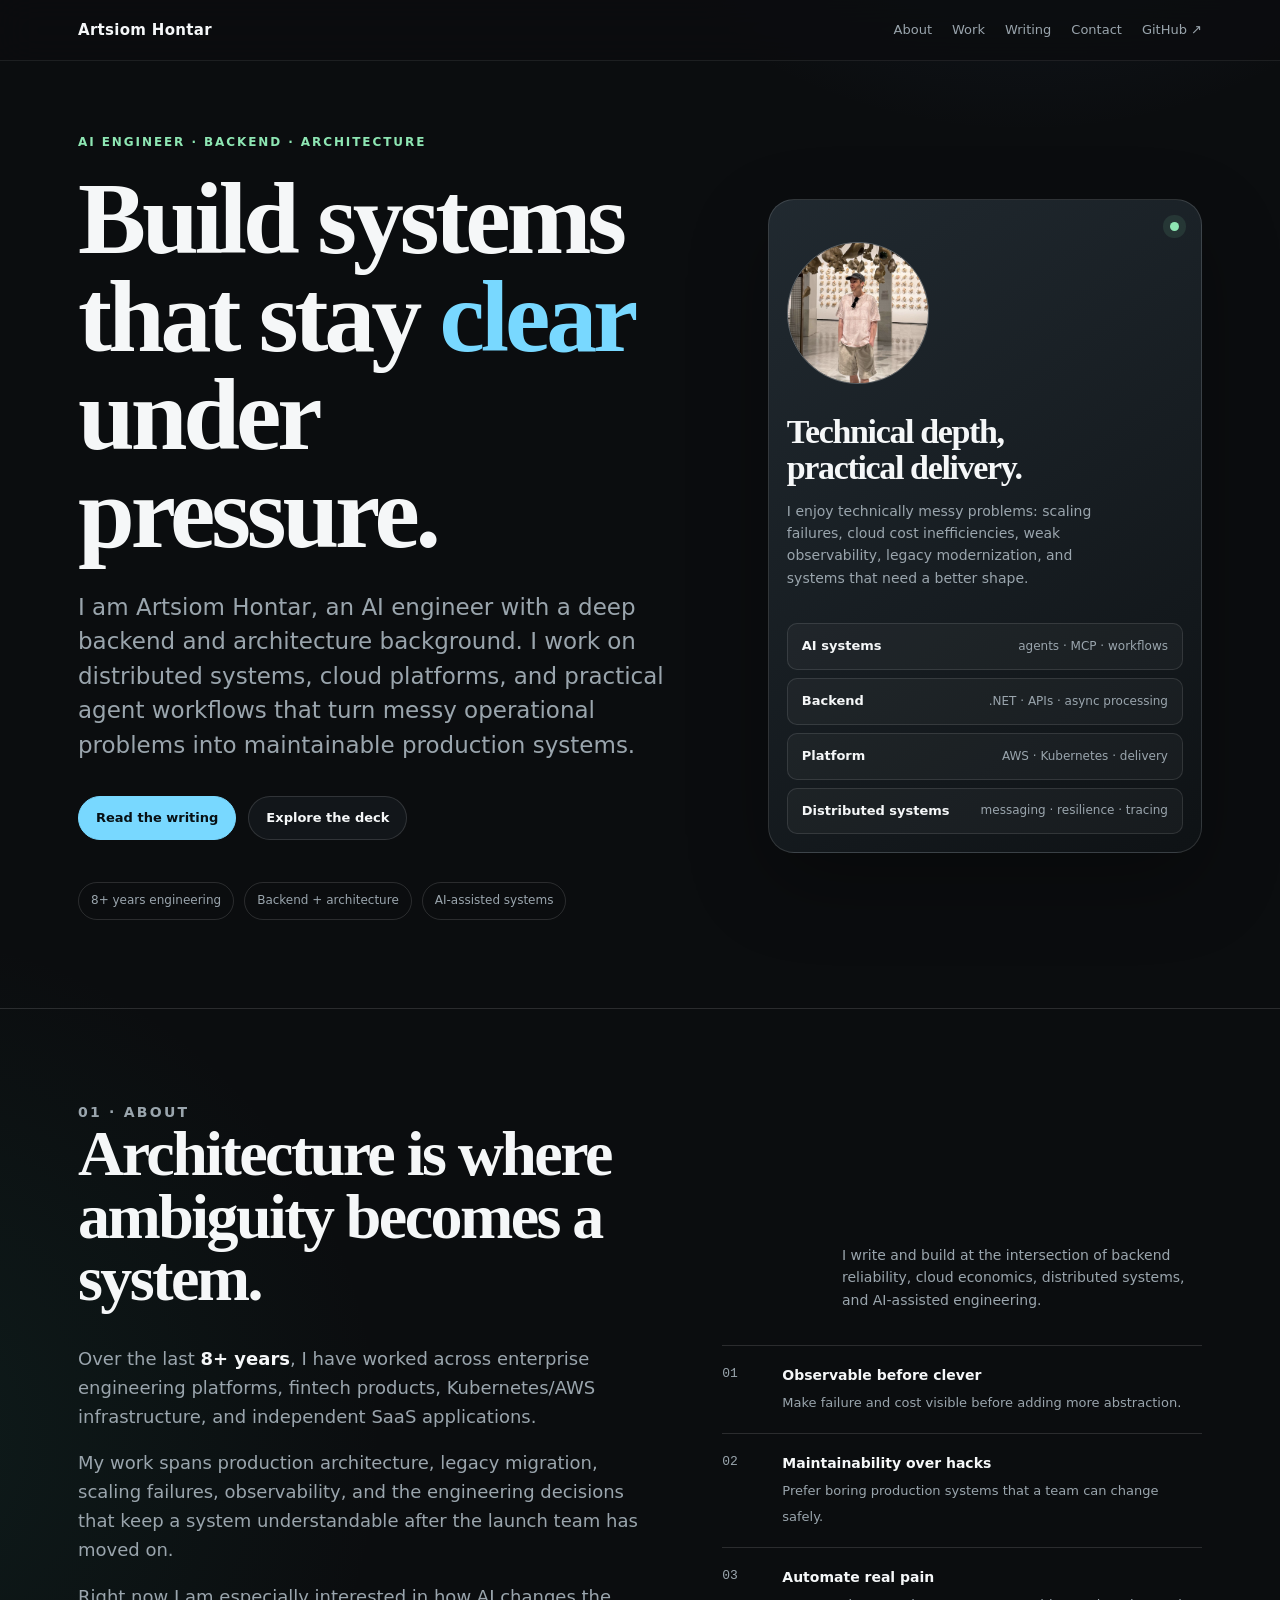
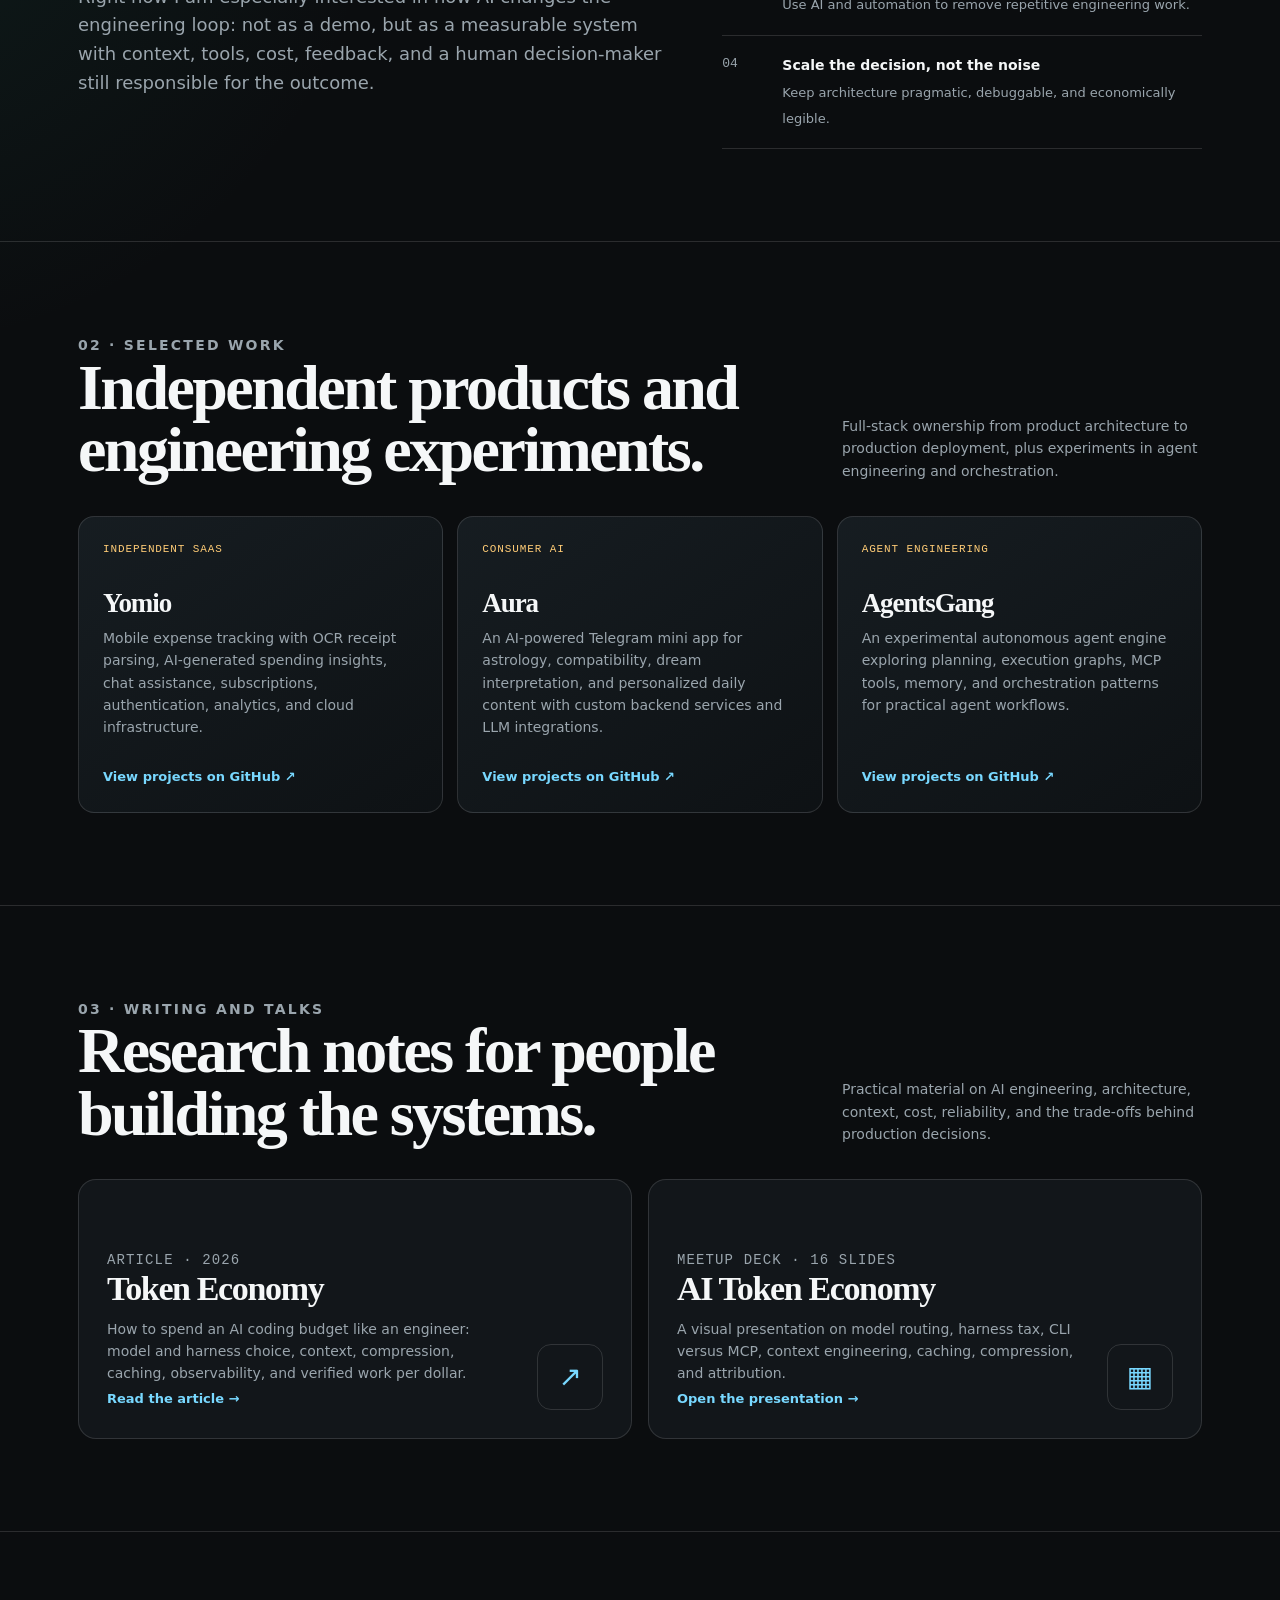
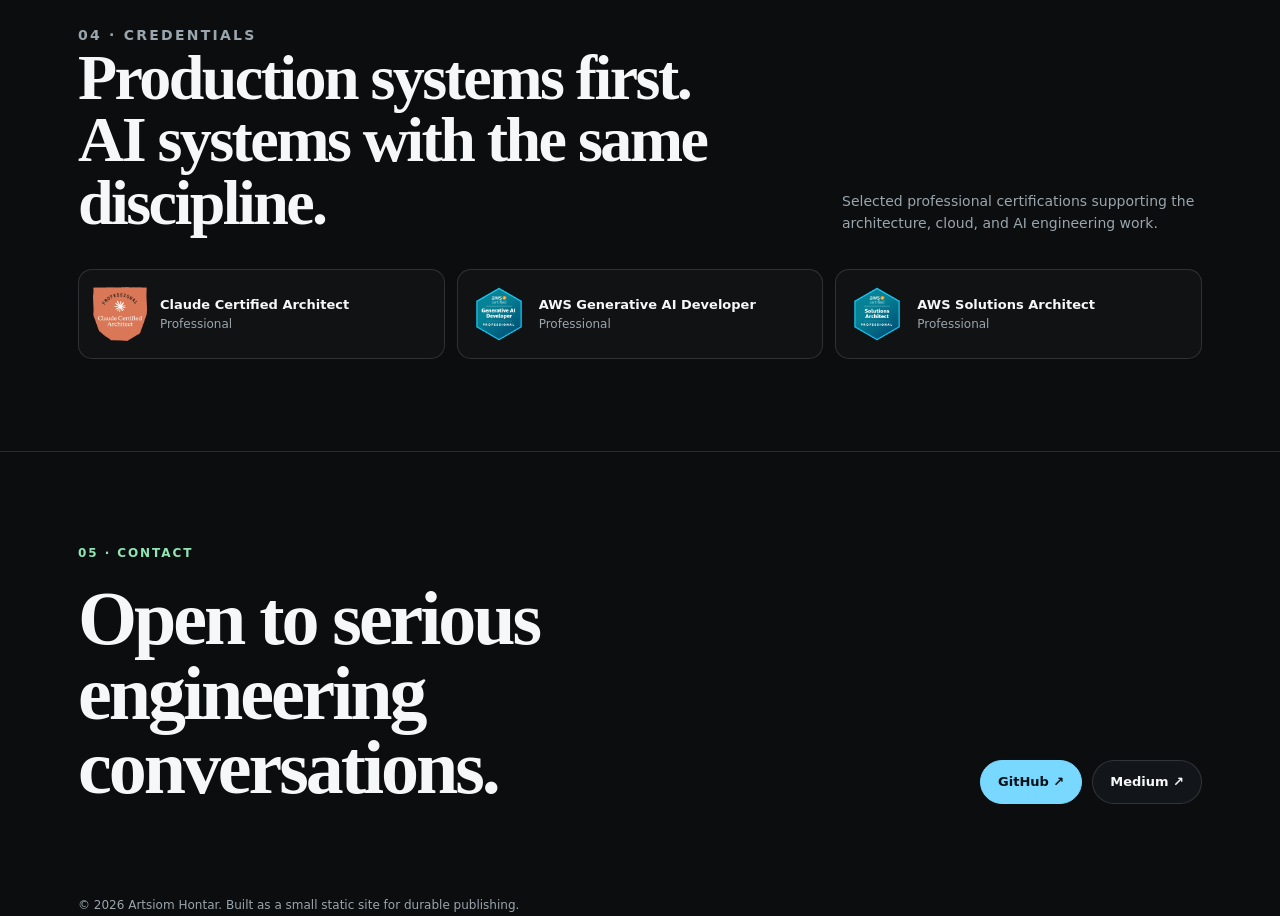
==== index.html @ ed99df1f "Create personal engineering site Co-authored-by: Copilot <223556219+Copilot@users.noreply.github.com" ====
<!doctype html>
<html lang="en">
<head>
  <meta charset="utf-8">
  <meta name="viewport" content="width=device-width, initial-scale=1">
  <meta name="description" content="Artsiom Hontar — AI engineer focused on backend systems, cloud infrastructure, distributed reliability, and practical architecture.">
  <meta name="theme-color" content="#0b0d0f">
  <meta property="og:title" content="Artsiom Hontar — AI engineer for production systems">
  <meta property="og:description" content="Backend engineering, architecture, distributed systems, cloud platforms, and practical AI-assisted engineering.">
  <meta property="og:image" content="https://artemgontar.github.io/assets/me.png">
  <title>Artsiom Hontar — AI engineer for production systems</title>
  <link rel="stylesheet" href="styles/site.css">
</head>
<body>
  <header class="site-header">
    <nav class="nav" aria-label="Primary navigation">
      <a class="brand" href="./">Artsiom Hontar</a>
      <div class="nav-links">
        <a href="#about">About</a>
        <a href="#work">Work</a>
        <a href="#writing">Writing</a>
        <a href="#contact">Contact</a>
        <a href="https://github.com/ArtemGontar" target="_blank" rel="noopener">GitHub ↗</a>
      </div>
    </nav>
  </header>

  <main>
    <section class="wrap hero">
      <div>
        <p class="eyebrow">AI engineer · backend · architecture</p>
        <h1>Build systems that stay <span>clear</span> under pressure.</h1>
        <p class="hero-copy">
          I am Artsiom Hontar, an AI engineer with a deep backend and architecture background.
          I work on distributed systems, cloud platforms, and practical agent workflows that turn
          messy operational problems into maintainable production systems.
        </p>
        <div class="hero-actions">
          <a class="button primary" href="#writing">Read the writing</a>
          <a class="button" href="decks/token-economy/">Explore the deck</a>
        </div>
        <div class="hero-facts" aria-label="Professional focus">
          <span class="fact">8+ years engineering</span>
          <span class="fact">Backend + architecture</span>
          <span class="fact">AI-assisted systems</span>
        </div>
      </div>

      <aside class="hero-card" aria-label="About Artsiom Hontar">
        <img class="portrait" src="assets/me.png" alt="Artsiom Hontar">
        <h2>Technical depth, practical delivery.</h2>
        <p>
          I enjoy technically messy problems: scaling failures, cloud cost inefficiencies,
          weak observability, legacy modernization, and systems that need a better shape.
        </p>
        <div class="system-map" aria-label="Engineering areas">
          <div class="system-row"><b>AI systems</b><span>agents · MCP · workflows</span></div>
          <div class="system-row"><b>Backend</b><span>.NET · APIs · async processing</span></div>
          <div class="system-row"><b>Platform</b><span>AWS · Kubernetes · delivery</span></div>
          <div class="system-row"><b>Distributed systems</b><span>messaging · resilience · tracing</span></div>
        </div>
      </aside>
    </section>

    <section class="section" id="about">
      <div class="wrap">
        <div class="section-heading">
          <div>
            <p class="section-label">01 · About</p>
            <h2>Architecture is where ambiguity becomes a system.</h2>
          </div>
          <p>
            I write and build at the intersection of backend reliability, cloud economics,
            distributed systems, and AI-assisted engineering.
          </p>
        </div>
        <div class="about-grid">
          <div class="about-copy">
            <p>
              Over the last <strong>8+ years</strong>, I have worked across enterprise engineering
              platforms, fintech products, Kubernetes/AWS infrastructure, and independent SaaS
              applications.
            </p>
            <p>
              My work spans production architecture, legacy migration, scaling failures,
              observability, and the engineering decisions that keep a system understandable
              after the launch team has moved on.
            </p>
            <p>
              Right now I am especially interested in how AI changes the engineering loop:
              not as a demo, but as a measurable system with context, tools, cost, feedback,
              and a human decision-maker still responsible for the outcome.
            </p>
          </div>
          <div class="principles">
            <div class="principle">
              <span class="principle-index">01</span>
              <div><b>Observable before clever</b><span>Make failure and cost visible before adding more abstraction.</span></div>
            </div>
            <div class="principle">
              <span class="principle-index">02</span>
              <div><b>Maintainability over hacks</b><span>Prefer boring production systems that a team can change safely.</span></div>
            </div>
            <div class="principle">
              <span class="principle-index">03</span>
              <div><b>Automate real pain</b><span>Use AI and automation to remove repetitive engineering work.</span></div>
            </div>
            <div class="principle">
              <span class="principle-index">04</span>
              <div><b>Scale the decision, not the noise</b><span>Keep architecture pragmatic, debuggable, and economically legible.</span></div>
            </div>
          </div>
        </div>
      </div>
    </section>

    <section class="section" id="work">
      <div class="wrap">
        <div class="section-heading">
          <div>
            <p class="section-label">02 · Selected work</p>
            <h2>Independent products and engineering experiments.</h2>
          </div>
          <p>
            Full-stack ownership from product architecture to production deployment,
            plus experiments in agent engineering and orchestration.
          </p>
        </div>
        <div class="cards">
          <article class="card">
            <span class="card-tag">Independent SaaS</span>
            <h3>Yomio</h3>
            <p>
              Mobile expense tracking with OCR receipt parsing, AI-generated spending insights,
              chat assistance, subscriptions, authentication, analytics, and cloud infrastructure.
            </p>
            <a class="card-link" href="https://github.com/ArtemGontar?tab=repositories" target="_blank" rel="noopener">View projects on GitHub ↗</a>
          </article>
          <article class="card">
            <span class="card-tag">Consumer AI</span>
            <h3>Aura</h3>
            <p>
              An AI-powered Telegram mini app for astrology, compatibility, dream interpretation,
              and personalized daily content with custom backend services and LLM integrations.
            </p>
            <a class="card-link" href="https://github.com/ArtemGontar?tab=repositories" target="_blank" rel="noopener">View projects on GitHub ↗</a>
          </article>
          <article class="card">
            <span class="card-tag">Agent engineering</span>
            <h3>AgentsGang</h3>
            <p>
              An experimental autonomous agent engine exploring planning, execution graphs,
              MCP tools, memory, and orchestration patterns for practical agent workflows.
            </p>
            <a class="card-link" href="https://github.com/ArtemGontar?tab=repositories" target="_blank" rel="noopener">View projects on GitHub ↗</a>
          </article>
        </div>
      </div>
    </section>

    <section class="section" id="writing">
      <div class="wrap">
        <div class="section-heading">
          <div>
            <p class="section-label">03 · Writing and talks</p>
            <h2>Research notes for people building the systems.</h2>
          </div>
          <p>
            Practical material on AI engineering, architecture, context, cost, reliability,
            and the trade-offs behind production decisions.
          </p>
        </div>
        <div class="publishing">
          <article class="publish-card">
            <div>
              <p class="card-tag">Article · 2026</p>
              <h3>Token Economy</h3>
              <p>
                How to spend an AI coding budget like an engineer: model and harness choice,
                context, compression, caching, observability, and verified work per dollar.
              </p>
              <a class="card-link" href="blog/token-economy.html">Read the article →</a>
            </div>
            <div class="publish-mark" aria-hidden="true">↗</div>
          </article>
          <article class="publish-card">
            <div>
              <p class="card-tag">Meetup deck · 16 slides</p>
              <h3>AI Token Economy</h3>
              <p>
                A visual presentation on model routing, harness tax, CLI versus MCP,
                context engineering, caching, compression, and attribution.
              </p>
              <a class="card-link" href="decks/token-economy/">Open the presentation →</a>
            </div>
            <div class="publish-mark" aria-hidden="true">▦</div>
          </article>
        </div>
      </div>
    </section>

    <section class="section">
      <div class="wrap">
        <div class="section-heading">
          <div>
            <p class="section-label">04 · Credentials</p>
            <h2>Production systems first. AI systems with the same discipline.</h2>
          </div>
          <p>
            Selected professional certifications supporting the architecture, cloud, and
            AI engineering work.
          </p>
        </div>
        <div class="credentials">
          <div class="credential">
            <img src="assets/claude-prof.png" alt="Claude Certified Architect Professional">
            <span><b>Claude Certified Architect</b>Professional</span>
          </div>
          <div class="credential">
            <img src="assets/aws-gen-ai-prof.png" alt="AWS Generative AI Developer Professional">
            <span><b>AWS Generative AI Developer</b>Professional</span>
          </div>
          <div class="credential">
            <img src="assets/aws-sa-prof.png" alt="AWS Solutions Architect Professional">
            <span><b>AWS Solutions Architect</b>Professional</span>
          </div>
        </div>
      </div>
    </section>

    <section class="section" id="contact">
      <div class="wrap contact">
        <div>
          <p class="section-label">05 · Contact</p>
          <h2>Open to serious engineering conversations.</h2>
        </div>
        <div class="contact-links">
          <a class="button primary" href="https://github.com/ArtemGontar" target="_blank" rel="noopener">GitHub ↗</a>
          <a class="button" href="https://medium.com/@artemgontar16" target="_blank" rel="noopener">Medium ↗</a>
        </div>
      </div>
    </section>
  </main>

  <footer class="wrap">© <span id="year">2026</span> Artsiom Hontar. Built as a small static site for durable publishing.</footer>
  <script>document.getElementById("year").textContent = new Date().getFullYear();</script>
</body>
</html>
---- styles/site.css ----
:root {
  --bg: #0b0d0f;
  --surface: #12161a;
  --surface-2: #181e23;
  --ink: #f5f7f8;
  --muted: #9aa5ad;
  --line: rgba(255,255,255,0.13);
  --cyan: #78d8ff;
  --green: #8ee6b3;
  --amber: #ffcc76;
  --max: 1180px;
  color-scheme: dark;
}

* { box-sizing: border-box; }

html {
  scroll-behavior: smooth;
  background: var(--bg);
}

body {
  margin: 0;
  color: var(--ink);
  background:
    radial-gradient(circle at 80% -10%, rgba(75, 120, 174, 0.24), transparent 34rem),
    radial-gradient(circle at -10% 35%, rgba(35, 122, 105, 0.14), transparent 32rem),
    var(--bg);
  font-family: Inter, ui-sans-serif, system-ui, -apple-system, "Segoe UI", Arial, sans-serif;
  line-height: 1.6;
}

a { color: inherit; }

.site-header {
  position: sticky;
  top: 0;
  z-index: 10;
  border-bottom: 1px solid rgba(255,255,255,0.08);
  background: rgba(11, 13, 15, 0.82);
  backdrop-filter: blur(18px);
}

.nav {
  display: flex;
  align-items: center;
  justify-content: space-between;
  gap: 24px;
  max-width: var(--max);
  margin: 0 auto;
  padding: 18px 28px;
}

.brand {
  color: var(--ink);
  font-size: 15px;
  font-weight: 800;
  letter-spacing: 0.02em;
  text-decoration: none;
}

.nav-links {
  display: flex;
  flex-wrap: wrap;
  justify-content: flex-end;
  gap: 20px;
  color: var(--muted);
  font-size: 13px;
}

.nav-links a {
  text-decoration: none;
}

.nav-links a:hover,
.text-link:hover {
  color: var(--cyan);
}

.wrap {
  max-width: var(--max);
  margin: 0 auto;
  padding: 0 28px;
}

.hero {
  display: grid;
  grid-template-columns: minmax(0, 1.15fr) minmax(310px, 0.85fr);
  gap: clamp(42px, 8vw, 110px);
  align-items: center;
  min-height: 720px;
  padding-top: 72px;
  padding-bottom: 88px;
}

.eyebrow,
.section-label {
  margin: 0 0 18px;
  color: var(--green);
  font-size: 12px;
  font-weight: 800;
  letter-spacing: 0.16em;
  text-transform: uppercase;
}

h1,
h2,
h3 {
  margin-top: 0;
  font-family: Georgia, "Times New Roman", serif;
  font-weight: 700;
  letter-spacing: -0.04em;
}

h1 {
  max-width: 820px;
  margin-bottom: 28px;
  font-size: clamp(54px, 8vw, 102px);
  line-height: 0.96;
}

h1 span { color: var(--cyan); }

.hero-copy {
  max-width: 680px;
  color: var(--muted);
  font-size: clamp(18px, 2vw, 23px);
  line-height: 1.5;
}

.hero-actions {
  display: flex;
  flex-wrap: wrap;
  gap: 12px;
  margin-top: 34px;
}

.button {
  display: inline-flex;
  align-items: center;
  justify-content: center;
  min-height: 44px;
  padding: 0 17px;
  border: 1px solid var(--line);
  border-radius: 999px;
  color: var(--ink);
  background: var(--surface);
  font-size: 13px;
  font-weight: 800;
  text-decoration: none;
}

.button.primary {
  border-color: var(--cyan);
  color: #071014;
  background: var(--cyan);
}

.button:hover { transform: translateY(-1px); }

.hero-facts {
  display: flex;
  flex-wrap: wrap;
  gap: 10px;
  margin-top: 42px;
}

.fact {
  padding: 8px 12px;
  border: 1px solid var(--line);
  border-radius: 999px;
  color: var(--muted);
  font-size: 12px;
}

.hero-card {
  position: relative;
  min-height: 500px;
  padding: 18px;
  border: 1px solid var(--line);
  border-radius: 26px;
  background: linear-gradient(145deg, rgba(34, 43, 50, 0.96), rgba(15, 19, 22, 0.96));
  box-shadow: 0 30px 80px rgba(0,0,0,0.28);
}

.hero-card::before {
  position: absolute;
  top: 22px;
  right: 22px;
  width: 9px;
  height: 9px;
  border-radius: 50%;
  background: var(--green);
  box-shadow: 0 0 0 7px rgba(142,230,179,0.1);
  content: "";
}

.portrait {
  display: block;
  width: 142px;
  height: 142px;
  margin: 24px 0 30px;
  border: 1px solid rgba(255,255,255,0.28);
  border-radius: 50%;
  object-fit: cover;
  filter: saturate(0.86);
}

.hero-card h2 {
  max-width: 310px;
  margin-bottom: 14px;
  font-size: 34px;
  line-height: 1.05;
}

.hero-card p {
  max-width: 330px;
  margin-bottom: 34px;
  color: var(--muted);
  font-size: 14px;
}

.system-map {
  display: grid;
  gap: 8px;
}

.system-row {
  display: flex;
  align-items: center;
  justify-content: space-between;
  gap: 12px;
  padding: 12px 14px;
  border: 1px solid rgba(255,255,255,0.11);
  border-radius: 10px;
  background: rgba(255,255,255,0.035);
  color: var(--muted);
  font-size: 12px;
}

.system-row b {
  color: var(--ink);
  font-size: 13px;
}

.section {
  padding: 92px 0;
  border-top: 1px solid var(--line);
}

.section-heading {
  display: flex;
  align-items: flex-end;
  justify-content: space-between;
  gap: 32px;
  margin-bottom: 34px;
}

.section-heading h2 {
  max-width: 680px;
  margin-bottom: 0;
  font-size: clamp(38px, 5vw, 66px);
  line-height: 0.98;
}

.section-heading p {
  max-width: 360px;
  margin: 0;
  color: var(--muted);
  font-size: 14px;
}

.about-grid {
  display: grid;
  grid-template-columns: minmax(0, 1.1fr) minmax(280px, 0.9fr);
  gap: 58px;
}

.about-copy {
  max-width: 690px;
  color: var(--muted);
  font-size: 18px;
}

.about-copy p { margin: 0 0 18px; }
.about-copy strong { color: var(--ink); }

.principles {
  display: grid;
  gap: 0;
  border-top: 1px solid var(--line);
}

.principle {
  display: grid;
  grid-template-columns: 46px 1fr;
  gap: 14px;
  padding: 18px 0;
  border-bottom: 1px solid var(--line);
}

.principle-index {
  color: var(--green);
  font-family: ui-monospace, SFMono-Regular, Consolas, monospace;
  font-size: 12px;
}

.principle b {
  display: block;
  margin-bottom: 3px;
  font-size: 14px;
}

.principle span {
  color: var(--muted);
  font-size: 13px;
}

.cards {
  display: grid;
  grid-template-columns: repeat(3, minmax(0, 1fr));
  gap: 14px;
}

.card {
  display: flex;
  min-height: 230px;
  flex-direction: column;
  padding: 24px;
  border: 1px solid var(--line);
  border-radius: 16px;
  background: linear-gradient(145deg, rgba(24,30,35,0.92), rgba(15,18,21,0.92));
}

.card-tag {
  margin-bottom: 30px;
  color: var(--amber);
  font-family: ui-monospace, SFMono-Regular, Consolas, monospace;
  font-size: 11px;
  letter-spacing: 0.08em;
  text-transform: uppercase;
}

.card h3 {
  margin-bottom: 9px;
  font-size: 27px;
  line-height: 1.08;
}

.card p {
  margin: 0;
  color: var(--muted);
  font-size: 14px;
}

.card-link {
  margin-top: auto;
  padding-top: 28px;
  color: var(--cyan);
  font-size: 13px;
  font-weight: 800;
  text-decoration: none;
}

.publishing {
  display: grid;
  grid-template-columns: repeat(2, minmax(0, 1fr));
  gap: 16px;
}

.publish-card {
  display: grid;
  grid-template-columns: 1fr auto;
  gap: 26px;
  align-items: end;
  min-height: 260px;
  padding: 28px;
  border: 1px solid var(--line);
  border-radius: 18px;
  background: var(--surface);
}

.publish-card h3 {
  margin-bottom: 12px;
  font-size: 34px;
  line-height: 1;
}

.publish-card p {
  max-width: 470px;
  margin: 0;
  color: var(--muted);
  font-size: 14px;
}

.publish-mark {
  display: grid;
  width: 66px;
  height: 66px;
  place-items: center;
  border: 1px solid var(--line);
  border-radius: 14px;
  color: var(--cyan);
  font-size: 28px;
}

.credentials {
  display: grid;
  grid-template-columns: repeat(3, minmax(0, 1fr));
  gap: 12px;
}

.credential {
  display: flex;
  align-items: center;
  gap: 13px;
  min-height: 90px;
  padding: 14px;
  border: 1px solid var(--line);
  border-radius: 14px;
  background: rgba(255,255,255,0.025);
}

.credential img {
  width: 54px;
  height: 54px;
  object-fit: contain;
}

.credential span {
  color: var(--muted);
  font-size: 12px;
  line-height: 1.35;
}

.credential b {
  display: block;
  margin-bottom: 3px;
  color: var(--ink);
  font-size: 13px;
}

.contact {
  display: flex;
  align-items: end;
  justify-content: space-between;
  gap: 32px;
}

.contact h2 {
  max-width: 680px;
  margin-bottom: 0;
  font-size: clamp(38px, 6vw, 76px);
  line-height: 0.98;
}

.contact-links {
  display: flex;
  flex-wrap: wrap;
  justify-content: flex-end;
  gap: 10px;
}

.text-link {
  color: var(--muted);
  font-size: 13px;
  text-decoration: none;
}

footer {
  padding: 28px 0 48px;
  color: var(--muted);
  font-size: 12px;
}

@media (max-width: 820px) {
  .hero,
  .about-grid,
  .publishing {
    grid-template-columns: 1fr;
  }

  .hero {
    min-height: auto;
    padding-top: 66px;
  }

  .hero-card { min-height: auto; }
  .cards { grid-template-columns: 1fr 1fr; }
  .credentials { grid-template-columns: 1fr; }
  .section-heading,
  .contact { align-items: flex-start; flex-direction: column; }
  .contact-links { justify-content: flex-start; }
}

@media (max-width: 560px) {
  .nav { align-items: flex-start; flex-direction: column; gap: 10px; }
  .nav-links { justify-content: flex-start; gap: 12px 16px; }
  .wrap { padding: 0 20px; }
  .hero { padding-top: 48px; padding-bottom: 64px; }
  h1 { font-size: clamp(48px, 15vw, 78px); }
  .cards { grid-template-columns: 1fr; }
  .publish-card { grid-template-columns: 1fr; }
  .publish-mark { width: 54px; height: 54px; }
}
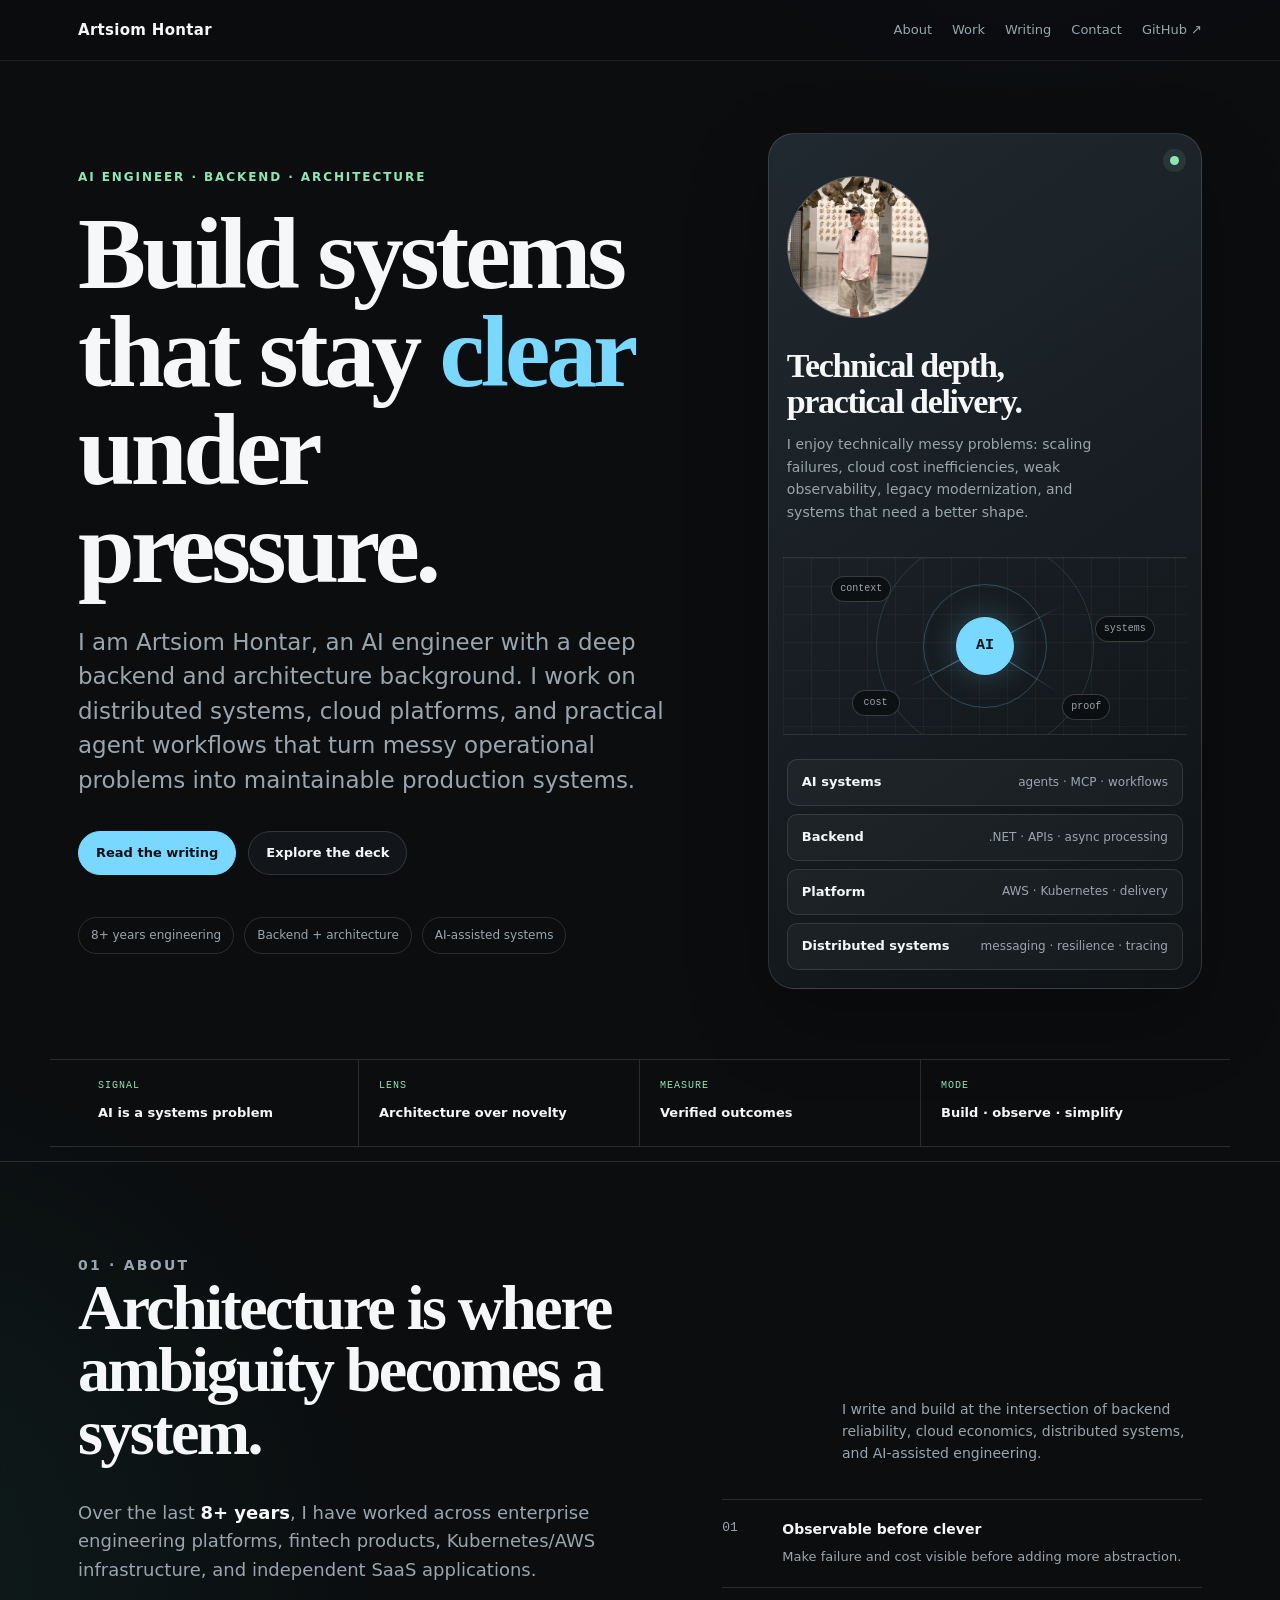
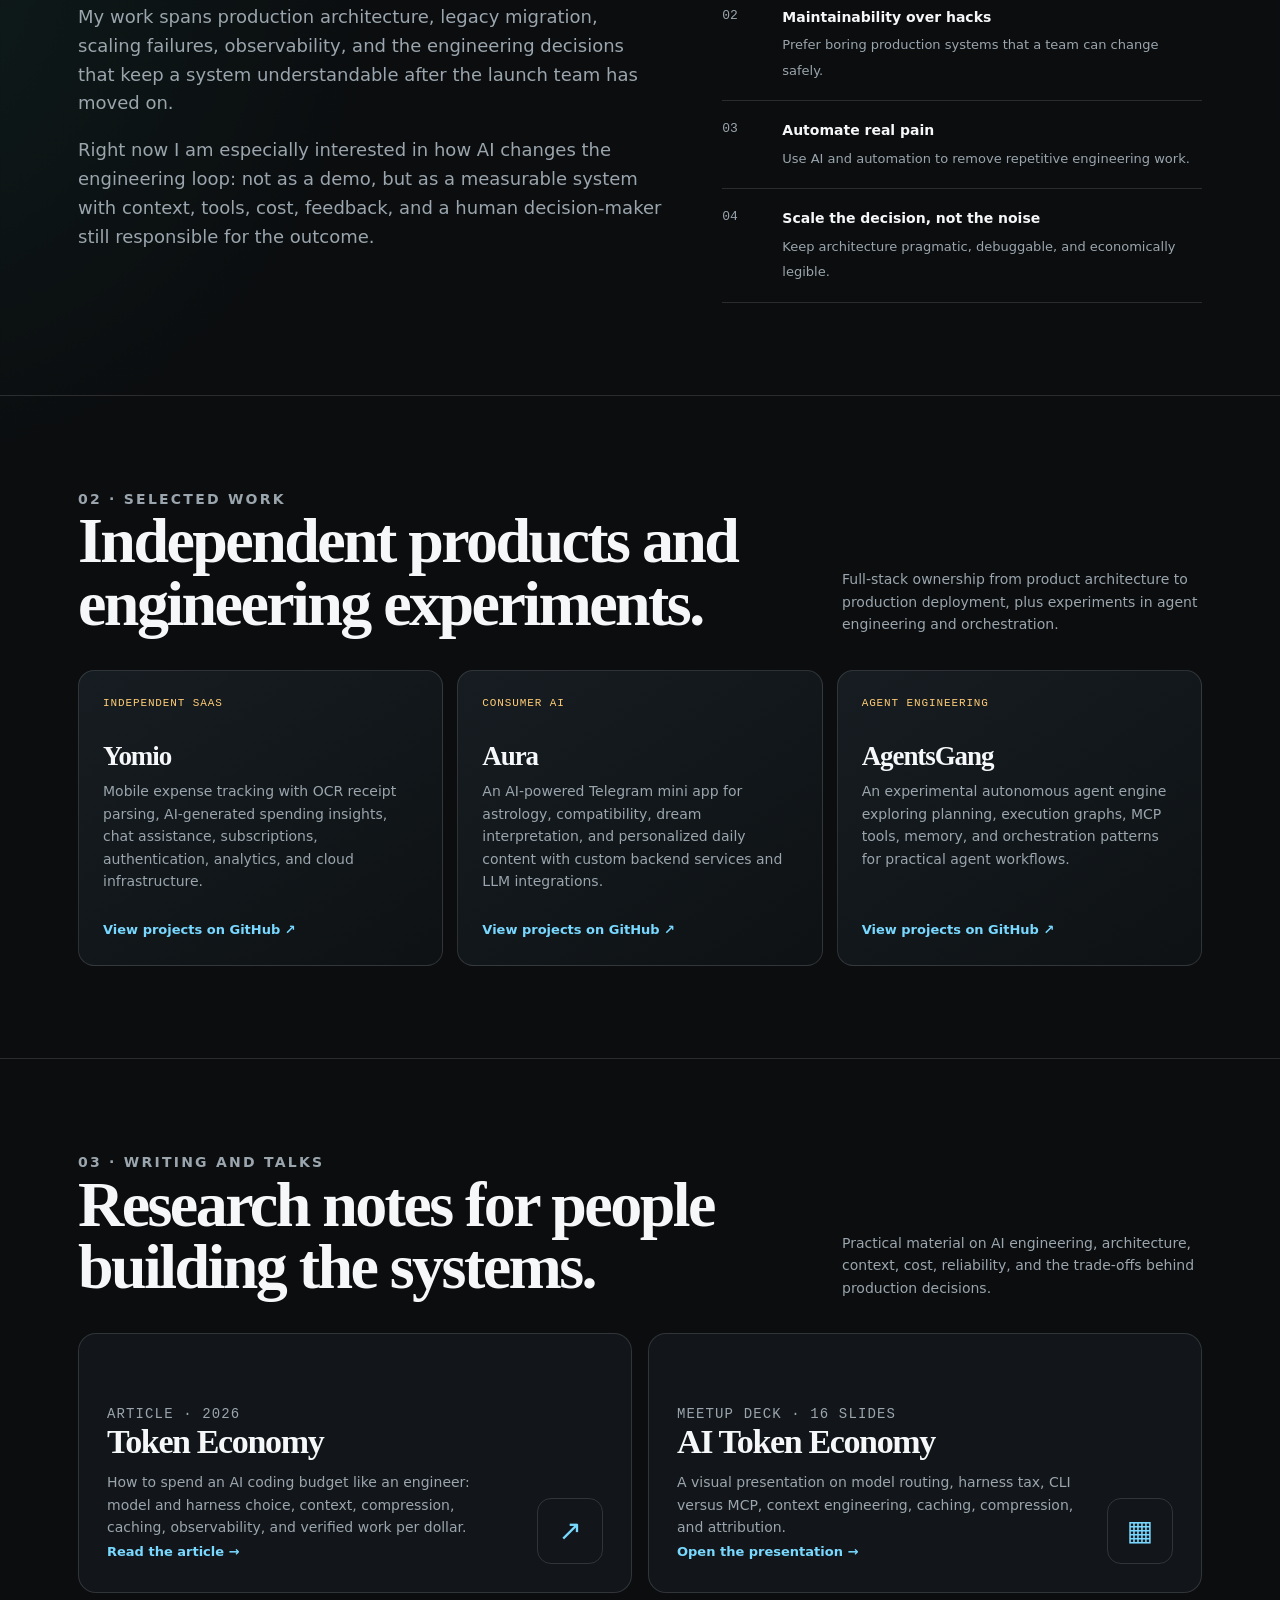
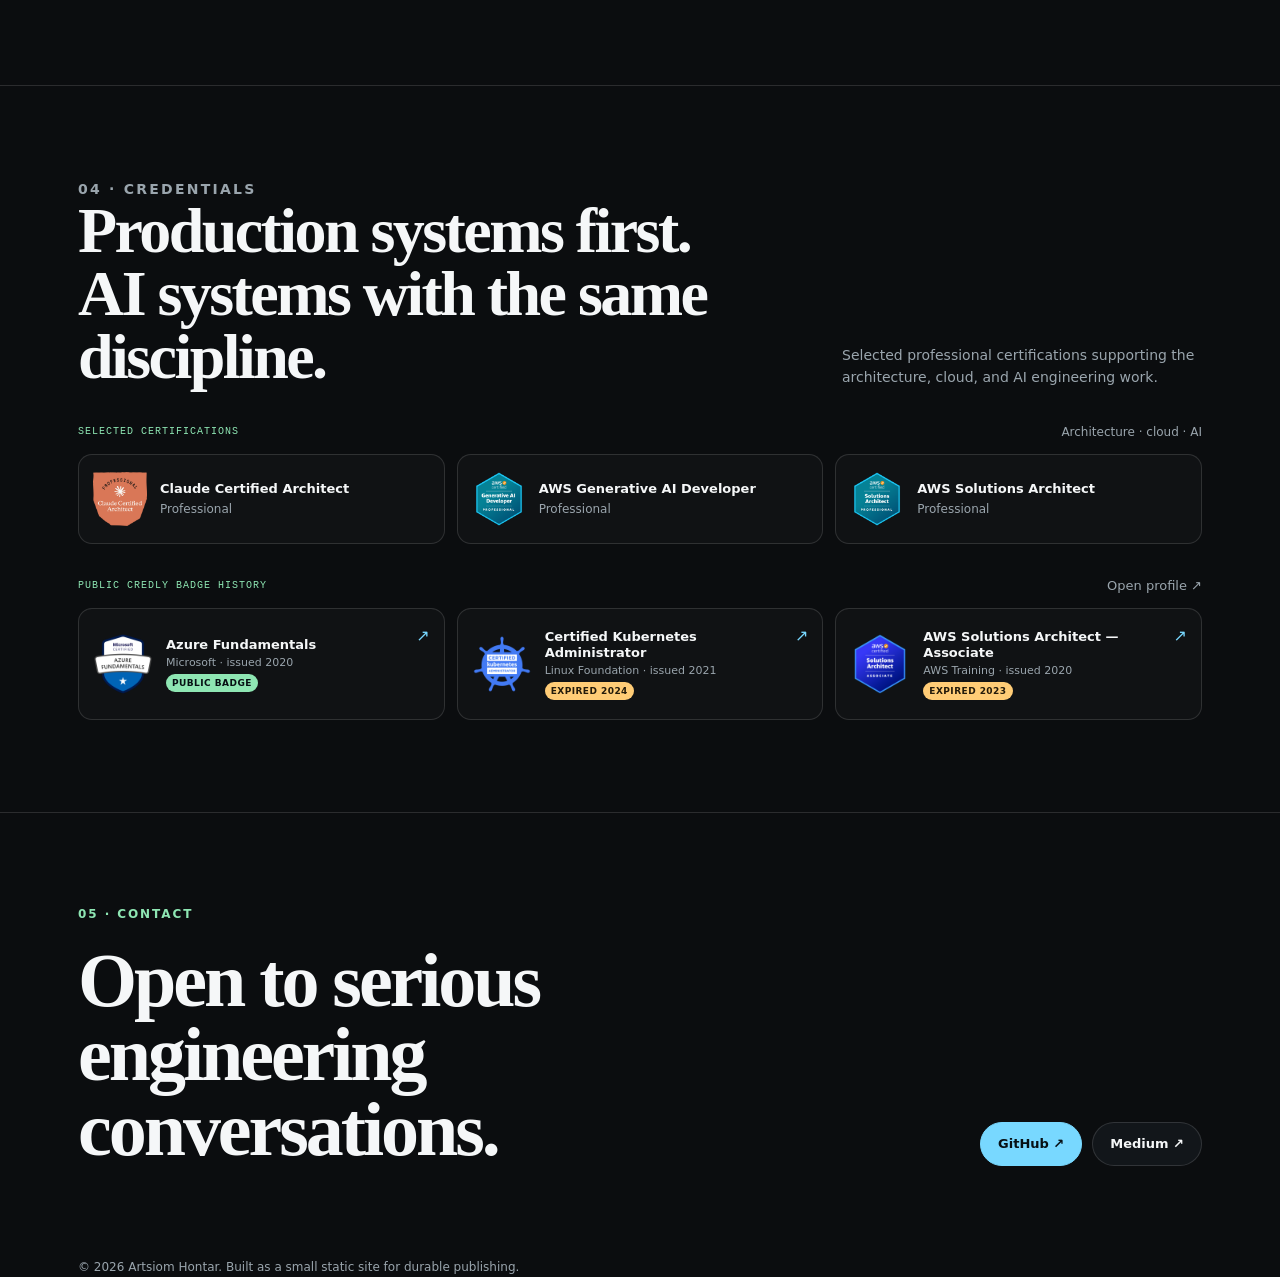
==== commit 62dacb07: "Polish personal site credentials and linking Add public Credly badge history, certificate artwork, s" ====
--- a/index.html
+++ b/index.html
@@ -53,6 +53,18 @@
           I enjoy technically messy problems: scaling failures, cloud cost inefficiencies,
           weak observability, legacy modernization, and systems that need a better shape.
         </p>
+        <div class="network-diagram" aria-label="Engineering system map">
+          <span class="network-orbit orbit-one"></span>
+          <span class="network-orbit orbit-two"></span>
+          <span class="network-line line-one"></span>
+          <span class="network-line line-two"></span>
+          <span class="network-line line-three"></span>
+          <span class="network-node node-core">AI</span>
+          <span class="network-node node-context">context</span>
+          <span class="network-node node-systems">systems</span>
+          <span class="network-node node-cost">cost</span>
+          <span class="network-node node-proof">proof</span>
+        </div>
         <div class="system-map" aria-label="Engineering areas">
           <div class="system-row"><b>AI systems</b><span>agents · MCP · workflows</span></div>
           <div class="system-row"><b>Backend</b><span>.NET · APIs · async processing</span></div>
@@ -61,6 +73,13 @@
         </div>
       </aside>
     </section>
+
+    <div class="wrap signal-strip" aria-label="Current engineering signal">
+      <div class="signal-item"><span>Signal</span><b>AI is a systems problem</b></div>
+      <div class="signal-item"><span>Lens</span><b>Architecture over novelty</b></div>
+      <div class="signal-item"><span>Measure</span><b>Verified outcomes</b></div>
+      <div class="signal-item"><span>Mode</span><b>Build · observe · simplify</b></div>
+    </div>
 
     <section class="section" id="about">
       <div class="wrap">
@@ -211,18 +230,47 @@
             AI engineering work.
           </p>
         </div>
-        <div class="credentials">
-          <div class="credential">
-            <img src="assets/claude-prof.png" alt="Claude Certified Architect Professional">
-            <span><b>Claude Certified Architect</b>Professional</span>
-          </div>
-          <div class="credential">
-            <img src="assets/aws-gen-ai-prof.png" alt="AWS Generative AI Developer Professional">
-            <span><b>AWS Generative AI Developer</b>Professional</span>
-          </div>
-          <div class="credential">
-            <img src="assets/aws-sa-prof.png" alt="AWS Solutions Architect Professional">
-            <span><b>AWS Solutions Architect</b>Professional</span>
+        <div class="credential-group">
+          <div class="credential-group-heading">
+            <p class="credential-group-label">Selected certifications</p>
+            <span class="credential-group-note">Architecture · cloud · AI</span>
+          </div>
+          <div class="credentials">
+            <div class="credential">
+              <img src="assets/claude-prof.png" alt="Claude Certified Architect Professional">
+              <span><b>Claude Certified Architect</b>Professional</span>
+            </div>
+            <div class="credential">
+              <img src="assets/aws-gen-ai-prof.png" alt="AWS Generative AI Developer Professional">
+              <span><b>AWS Generative AI Developer</b>Professional</span>
+            </div>
+            <div class="credential">
+              <img src="assets/aws-sa-prof.png" alt="AWS Solutions Architect Professional">
+              <span><b>AWS Solutions Architect</b>Professional</span>
+            </div>
+          </div>
+        </div>
+        <div class="credential-group credly-group">
+          <div class="credential-group-heading">
+            <p class="credential-group-label">Public Credly badge history</p>
+            <a class="credential-group-note text-link" href="https://www.credly.com/users/artsiom-hontar" target="_blank" rel="noopener">Open profile ↗</a>
+          </div>
+          <div class="credly-grid">
+            <a class="credly-card" href="https://www.credly.com/badges/b688f0c5-bbf0-4362-8175-1c258f93acca" target="_blank" rel="noopener">
+              <img class="credly-badge" src="assets/credly-microsoft-certified-azure-fundamentals.png" alt="Microsoft Certified Azure Fundamentals badge">
+              <span class="credly-copy"><b>Azure Fundamentals</b><span>Microsoft · issued 2020</span><em class="status active">Public badge</em></span>
+              <span class="credly-arrow">↗</span>
+            </a>
+            <a class="credly-card" href="https://www.credly.com/badges/24e7499c-32b9-4f59-b0b8-d72b5ab1bec5" target="_blank" rel="noopener">
+              <img class="credly-badge" src="assets/credly-cka-certified-kubernetes-administrator.png" alt="Certified Kubernetes Administrator badge">
+              <span class="credly-copy"><b>Certified Kubernetes Administrator</b><span>Linux Foundation · issued 2021</span><em class="status expired">Expired 2024</em></span>
+              <span class="credly-arrow">↗</span>
+            </a>
+            <a class="credly-card" href="https://www.credly.com/badges/78ef4434-257c-48e7-9dc5-37b8a9fc8326" target="_blank" rel="noopener">
+              <img class="credly-badge" src="assets/credly-aws-certified-solutions-architect-associate.png" alt="AWS Certified Solutions Architect Associate badge">
+              <span class="credly-copy"><b>AWS Solutions Architect — Associate</b><span>AWS Training · issued 2020</span><em class="status expired">Expired 2023</em></span>
+              <span class="credly-arrow">↗</span>
+            </a>
           </div>
         </div>
       </div>
--- a/styles/site.css
+++ b/styles/site.css
@@ -21,6 +21,7 @@
 
 body {
   margin: 0;
+  overflow-x: hidden;
   color: var(--ink);
   background:
     radial-gradient(circle at 80% -10%, rgba(75, 120, 174, 0.24), transparent 34rem),
@@ -91,6 +92,12 @@
   min-height: 720px;
   padding-top: 72px;
   padding-bottom: 88px;
+}
+
+.hero > *,
+.about-grid > *,
+.section-heading > * {
+  min-width: 0;
 }
 
 .eyebrow,
@@ -114,6 +121,7 @@
 
 h1 {
   max-width: 820px;
+  overflow-wrap: anywhere;
   margin-bottom: 28px;
   font-size: clamp(54px, 8vw, 102px);
   line-height: 0.96;
@@ -123,6 +131,7 @@
 
 .hero-copy {
   max-width: 680px;
+  overflow-wrap: anywhere;
   color: var(--muted);
   font-size: clamp(18px, 2vw, 23px);
   line-height: 1.5;
@@ -220,6 +229,79 @@
   font-size: 14px;
 }
 
+.network-diagram {
+  position: relative;
+  height: 178px;
+  margin: 0 -4px 24px;
+  overflow: hidden;
+  border-top: 1px solid rgba(255,255,255,0.09);
+  border-bottom: 1px solid rgba(255,255,255,0.09);
+  background:
+    linear-gradient(rgba(255,255,255,0.035) 1px, transparent 1px),
+    linear-gradient(90deg, rgba(255,255,255,0.035) 1px, transparent 1px);
+  background-size: 28px 28px;
+}
+
+.network-orbit {
+  position: absolute;
+  top: 50%;
+  left: 50%;
+  border: 1px solid rgba(120,216,255,0.25);
+  border-radius: 50%;
+  transform: translate(-50%, -50%);
+}
+
+.orbit-one { width: 124px; height: 124px; }
+.orbit-two { width: 218px; height: 218px; border-color: rgba(142,230,179,0.14); }
+
+.network-line {
+  position: absolute;
+  top: 50%;
+  left: 50%;
+  width: 88px;
+  height: 1px;
+  background: linear-gradient(90deg, rgba(120,216,255,0.65), transparent);
+  transform-origin: left center;
+}
+
+.line-one { transform: rotate(-28deg); }
+.line-two { transform: rotate(152deg); }
+.line-three { transform: rotate(32deg); }
+
+.network-node {
+  position: absolute;
+  display: grid;
+  min-width: 48px;
+  min-height: 26px;
+  padding: 4px 8px;
+  place-items: center;
+  border: 1px solid rgba(255,255,255,0.18);
+  border-radius: 999px;
+  color: var(--muted);
+  background: rgba(11,13,15,0.78);
+  font-family: ui-monospace, SFMono-Regular, Consolas, monospace;
+  font-size: 10px;
+}
+
+.node-core {
+  top: 50%;
+  left: 50%;
+  min-width: 58px;
+  min-height: 58px;
+  border-color: var(--cyan);
+  color: #071014;
+  background: var(--cyan);
+  font-size: 15px;
+  font-weight: 900;
+  transform: translate(-50%, -50%);
+  box-shadow: 0 0 30px rgba(120,216,255,0.26);
+}
+
+.node-context { top: 18px; left: 12%; }
+.node-systems { top: 58px; right: 8%; }
+.node-cost { bottom: 18px; left: 17%; }
+.node-proof { right: 19%; bottom: 14px; }
+
 .system-map {
   display: grid;
   gap: 8px;
@@ -239,6 +321,39 @@
 }
 
 .system-row b {
+  color: var(--ink);
+  font-size: 13px;
+}
+
+.signal-strip {
+  display: grid;
+  grid-template-columns: repeat(4, 1fr);
+  margin-top: -18px;
+  margin-bottom: 14px;
+  border-top: 1px solid var(--line);
+  border-bottom: 1px solid var(--line);
+}
+
+.signal-item {
+  display: grid;
+  gap: 5px;
+  min-height: 86px;
+  padding: 18px 20px;
+  border-right: 1px solid var(--line);
+}
+
+.signal-item:last-child { border-right: 0; }
+
+.signal-item span,
+.credential-group-label {
+  color: var(--green);
+  font-family: ui-monospace, SFMono-Regular, Consolas, monospace;
+  font-size: 10px;
+  letter-spacing: 0.1em;
+  text-transform: uppercase;
+}
+
+.signal-item b {
   color: var(--ink);
   font-size: 13px;
 }
@@ -410,6 +525,19 @@
   gap: 12px;
 }
 
+.credential-group + .credential-group { margin-top: 32px; }
+
+.credential-group-heading {
+  display: flex;
+  align-items: center;
+  justify-content: space-between;
+  gap: 20px;
+  margin-bottom: 12px;
+}
+
+.credential-group-label { margin: 0; }
+.credential-group-note { color: var(--muted); font-size: 12px; }
+
 .credential {
   display: flex;
   align-items: center;
@@ -433,6 +561,85 @@
   line-height: 1.35;
 }
 
+.credly-grid {
+  display: grid;
+  grid-template-columns: repeat(3, minmax(0, 1fr));
+  gap: 12px;
+}
+
+.credly-card {
+  position: relative;
+  display: grid;
+  grid-template-columns: 60px minmax(0, 1fr) auto;
+  gap: 13px;
+  align-items: center;
+  min-height: 112px;
+  padding: 14px;
+  border: 1px solid var(--line);
+  border-radius: 14px;
+  color: var(--ink);
+  background: rgba(255,255,255,0.025);
+  text-decoration: none;
+  transition: border-color 160ms ease, background 160ms ease, transform 160ms ease;
+}
+
+.credly-card:hover {
+  border-color: rgba(120,216,255,0.65);
+  background: rgba(120,216,255,0.07);
+  transform: translateY(-2px);
+}
+
+.credly-badge {
+  width: 60px;
+  height: 60px;
+  object-fit: contain;
+}
+
+.credly-copy {
+  display: grid;
+  gap: 3px;
+  min-width: 0;
+}
+
+.credly-copy b {
+  color: var(--ink);
+  font-size: 13px;
+  line-height: 1.25;
+}
+
+.credly-copy > span {
+  color: var(--muted);
+  font-size: 11px;
+  line-height: 1.3;
+}
+
+.status {
+  width: max-content;
+  padding: 2px 6px;
+  border-radius: 999px;
+  font-size: 9px;
+  font-style: normal;
+  font-weight: 800;
+  letter-spacing: 0.05em;
+  text-transform: uppercase;
+}
+
+.status.active {
+  color: #071014;
+  background: var(--green);
+}
+
+.status.expired {
+  color: #241b0a;
+  background: var(--amber);
+}
+
+.credly-arrow {
+  align-self: start;
+  color: var(--cyan);
+  font-size: 16px;
+}
+
 .credential b {
   display: block;
   margin-bottom: 3px;
@@ -487,7 +694,11 @@
 
   .hero-card { min-height: auto; }
   .cards { grid-template-columns: 1fr 1fr; }
-  .credentials { grid-template-columns: 1fr; }
+  .credentials,
+  .credly-grid { grid-template-columns: 1fr; }
+  .signal-strip { grid-template-columns: 1fr 1fr; }
+  .signal-item:nth-child(2) { border-right: 0; }
+  .signal-item:nth-child(-n+2) { border-bottom: 1px solid var(--line); }
   .section-heading,
   .contact { align-items: flex-start; flex-direction: column; }
   .contact-links { justify-content: flex-start; }
@@ -502,4 +713,8 @@
   .cards { grid-template-columns: 1fr; }
   .publish-card { grid-template-columns: 1fr; }
   .publish-mark { width: 54px; height: 54px; }
-}
+  .signal-strip { grid-template-columns: 1fr; }
+  .signal-item,
+  .signal-item:nth-child(2) { border-right: 0; border-bottom: 1px solid var(--line); }
+  .signal-item:last-child { border-bottom: 0; }
+}
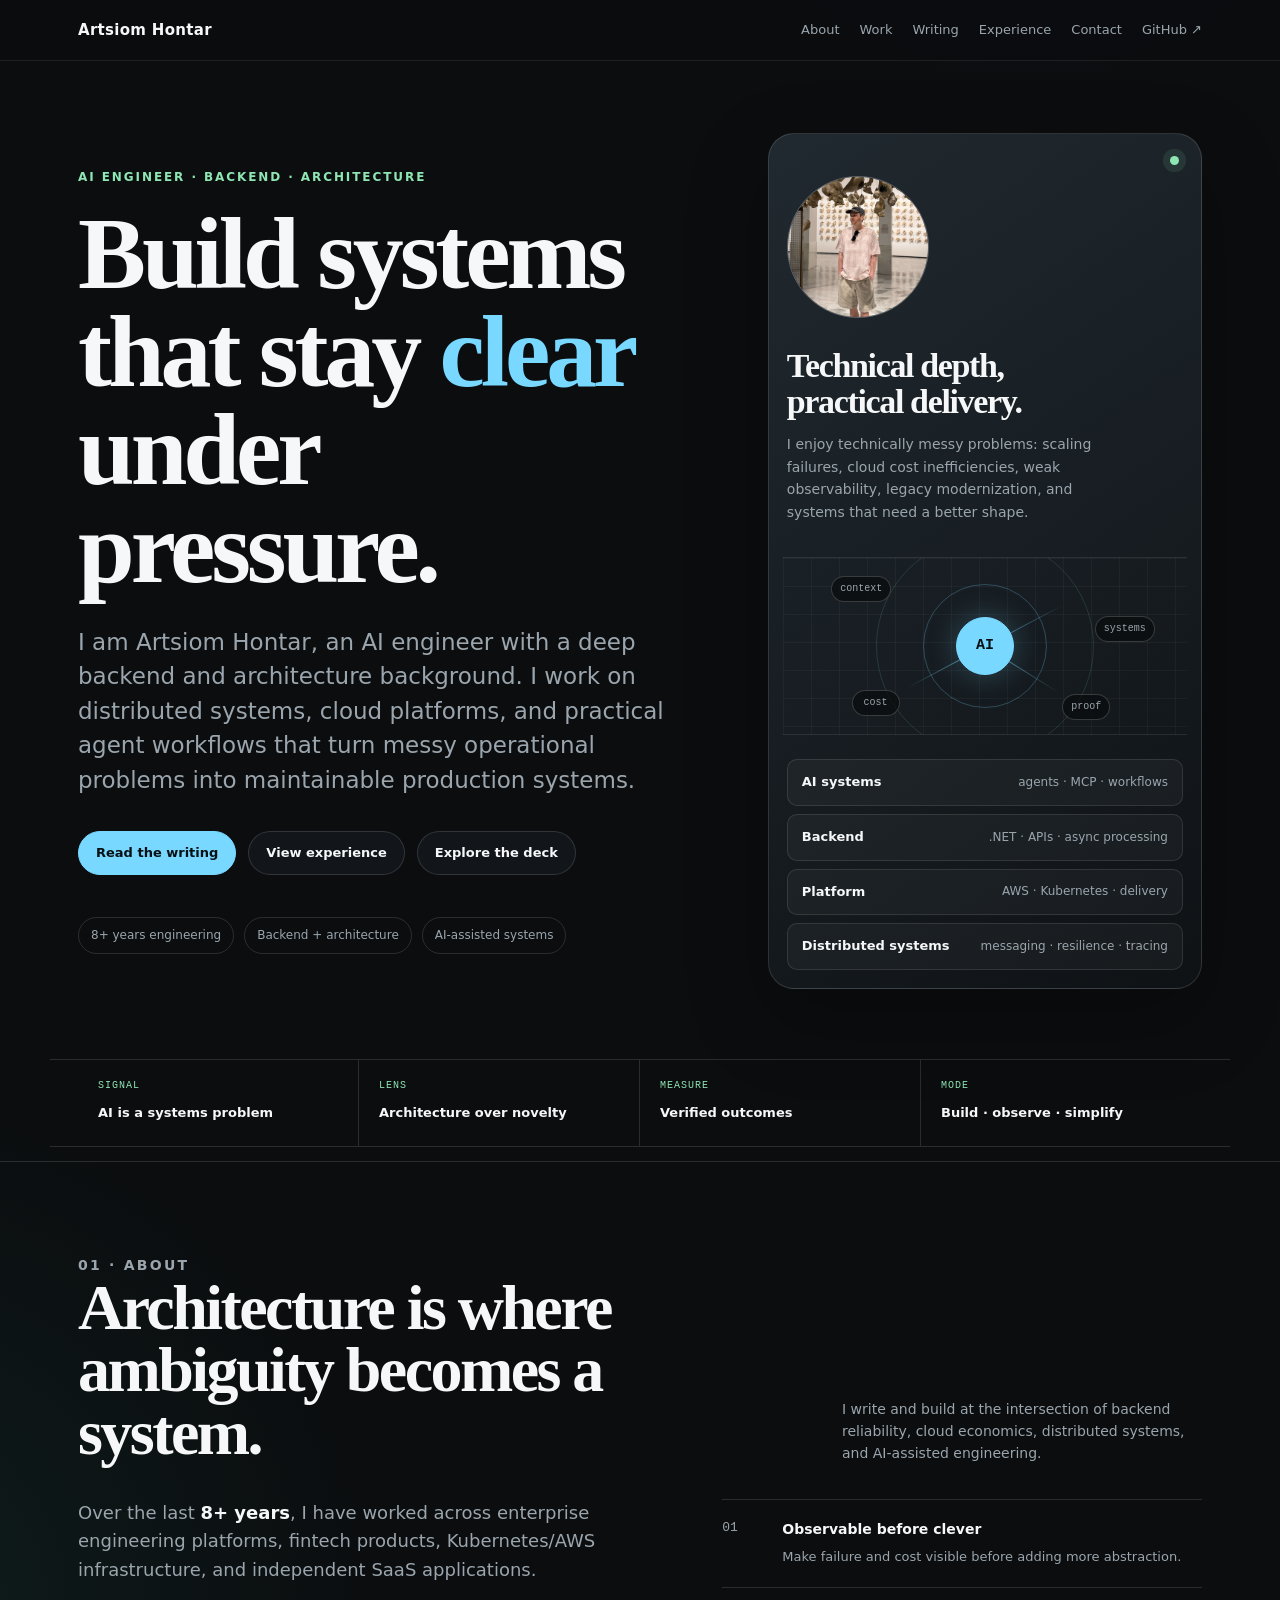
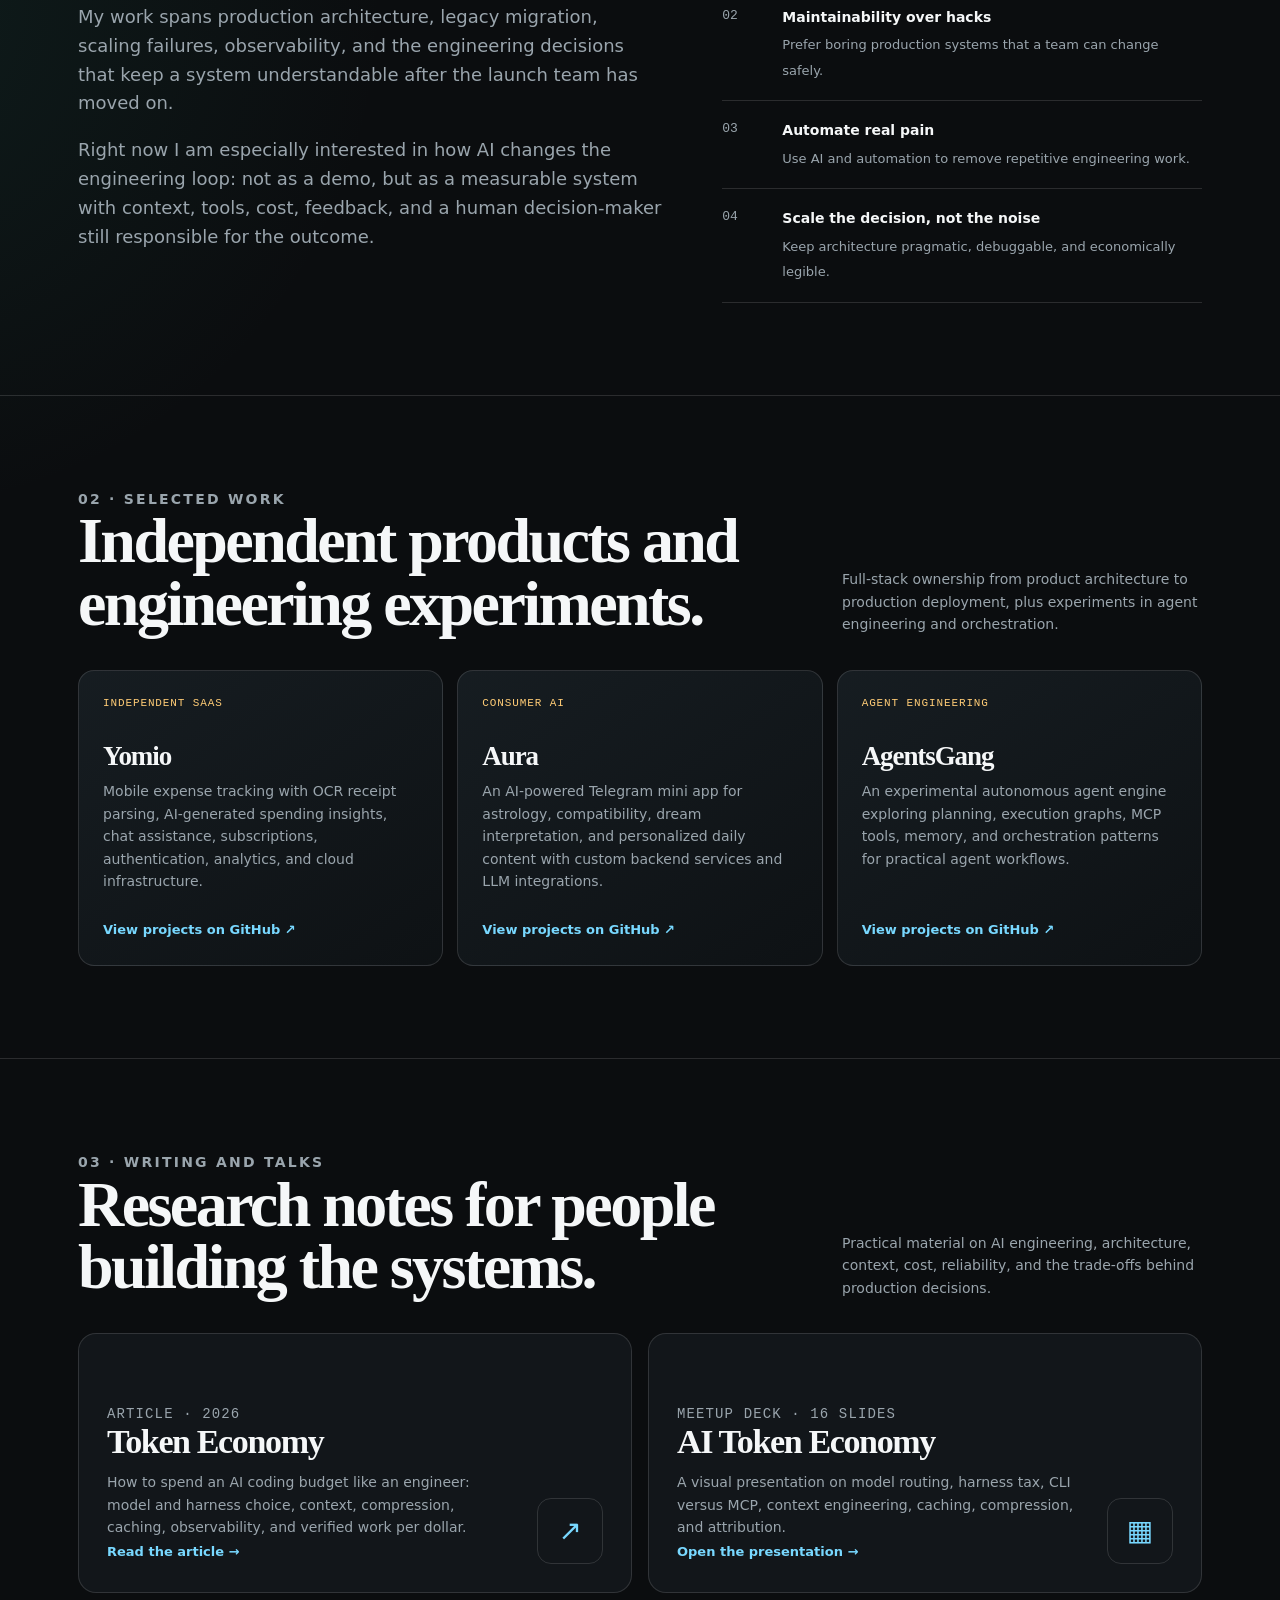
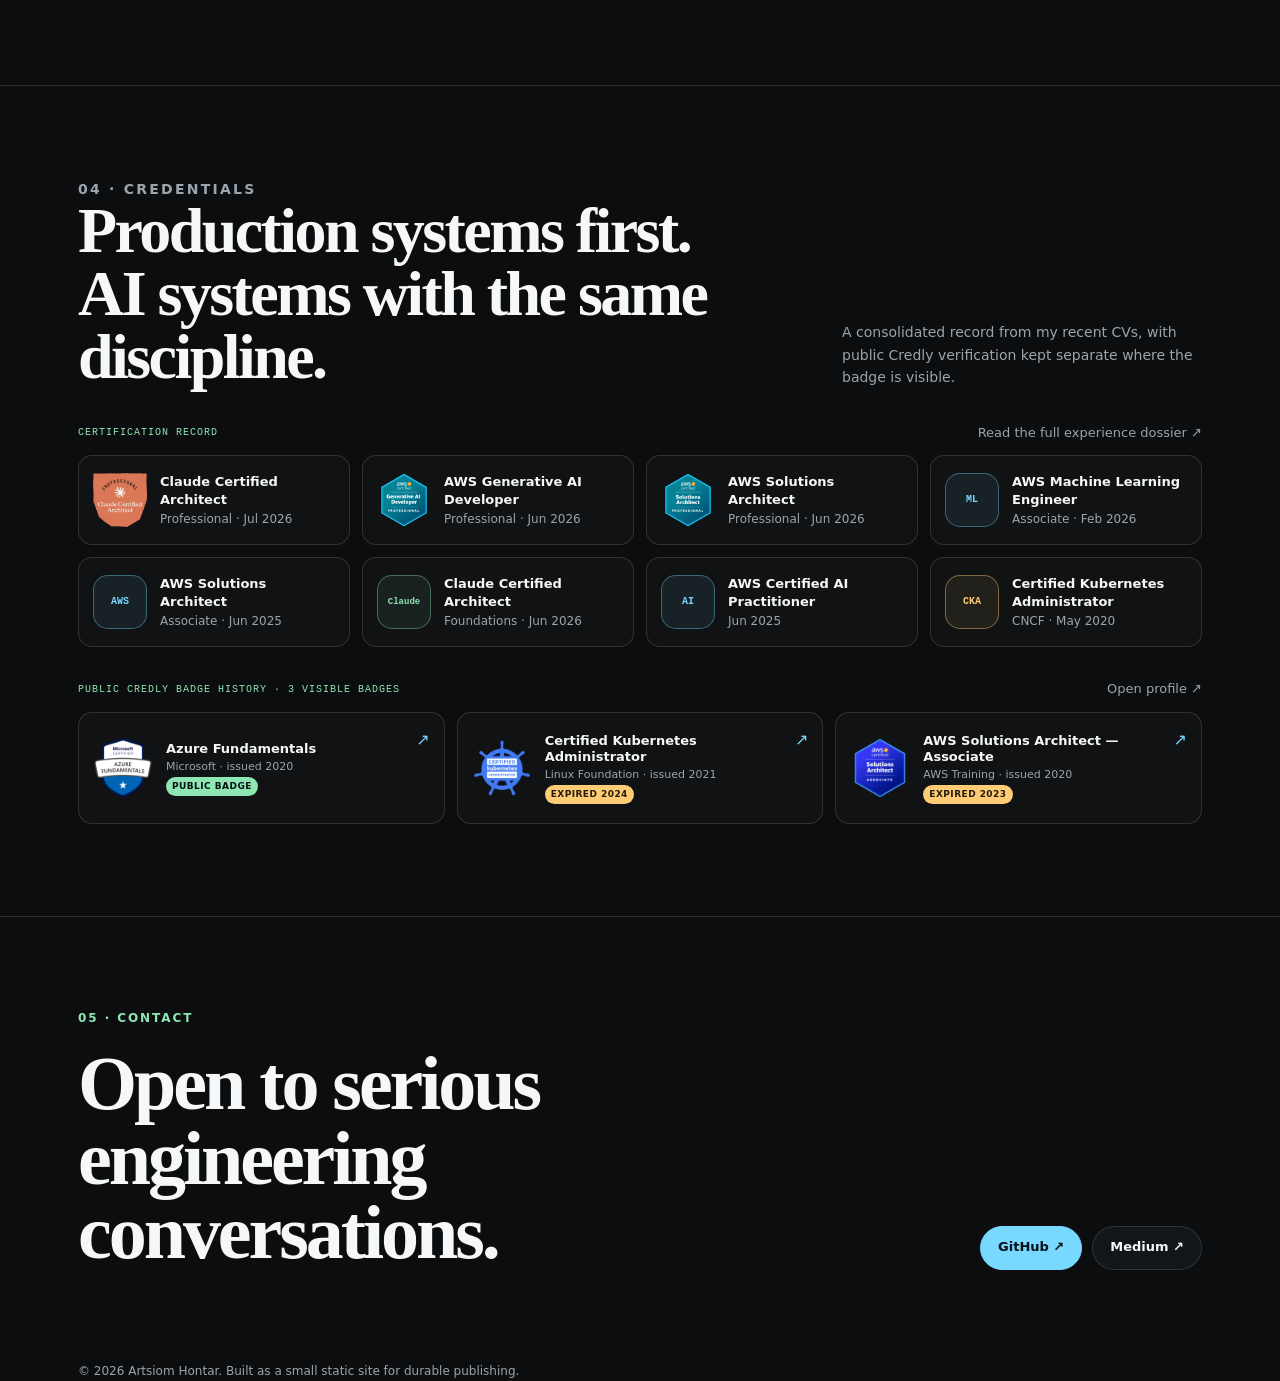
==== commit 2555f570: "Add experience-focused CV dossier Combine the software, staff, and platform CVs into a public experi" ====
--- a/index.html
+++ b/index.html
@@ -19,6 +19,7 @@
         <a href="#about">About</a>
         <a href="#work">Work</a>
         <a href="#writing">Writing</a>
+        <a href="experience/">Experience</a>
         <a href="#contact">Contact</a>
         <a href="https://github.com/ArtemGontar" target="_blank" rel="noopener">GitHub ↗</a>
       </div>
@@ -37,6 +38,7 @@
         </p>
         <div class="hero-actions">
           <a class="button primary" href="#writing">Read the writing</a>
+          <a class="button" href="experience/">View experience</a>
           <a class="button" href="decks/token-economy/">Explore the deck</a>
         </div>
         <div class="hero-facts" aria-label="Professional focus">
@@ -226,33 +228,53 @@
             <h2>Production systems first. AI systems with the same discipline.</h2>
           </div>
           <p>
-            Selected professional certifications supporting the architecture, cloud, and
-            AI engineering work.
+            A consolidated record from my recent CVs, with public Credly verification kept
+            separate where the badge is visible.
           </p>
         </div>
         <div class="credential-group">
           <div class="credential-group-heading">
-            <p class="credential-group-label">Selected certifications</p>
-            <span class="credential-group-note">Architecture · cloud · AI</span>
+            <p class="credential-group-label">Certification record</p>
+            <a class="credential-group-note text-link" href="experience/">Read the full experience dossier ↗</a>
           </div>
           <div class="credentials">
             <div class="credential">
               <img src="assets/claude-prof.png" alt="Claude Certified Architect Professional">
-              <span><b>Claude Certified Architect</b>Professional</span>
+              <span><b>Claude Certified Architect</b>Professional · Jul 2026</span>
             </div>
             <div class="credential">
               <img src="assets/aws-gen-ai-prof.png" alt="AWS Generative AI Developer Professional">
-              <span><b>AWS Generative AI Developer</b>Professional</span>
+              <span><b>AWS Generative AI Developer</b>Professional · Jun 2026</span>
             </div>
             <div class="credential">
               <img src="assets/aws-sa-prof.png" alt="AWS Solutions Architect Professional">
-              <span><b>AWS Solutions Architect</b>Professional</span>
+              <span><b>AWS Solutions Architect</b>Professional · Jun 2026</span>
+            </div>
+            <div class="credential">
+              <span class="credential-mark aws">ML</span>
+              <span><b>AWS Machine Learning Engineer</b>Associate · Feb 2026</span>
+            </div>
+            <div class="credential">
+              <span class="credential-mark aws">AWS</span>
+              <span><b>AWS Solutions Architect</b>Associate · Jun 2025</span>
+            </div>
+            <div class="credential">
+              <span class="credential-mark claude">Claude</span>
+              <span><b>Claude Certified Architect</b>Foundations · Jun 2026</span>
+            </div>
+            <div class="credential">
+              <span class="credential-mark aws">AI</span>
+              <span><b>AWS Certified AI Practitioner</b>Jun 2025</span>
+            </div>
+            <div class="credential">
+              <span class="credential-mark cncf">CKA</span>
+              <span><b>Certified Kubernetes Administrator</b>CNCF · May 2020</span>
             </div>
           </div>
         </div>
         <div class="credential-group credly-group">
           <div class="credential-group-heading">
-            <p class="credential-group-label">Public Credly badge history</p>
+            <p class="credential-group-label">Public Credly badge history · 3 visible badges</p>
             <a class="credential-group-note text-link" href="https://www.credly.com/users/artsiom-hontar" target="_blank" rel="noopener">Open profile ↗</a>
           </div>
           <div class="credly-grid">
--- a/styles/site.css
+++ b/styles/site.css
@@ -521,7 +521,7 @@
 
 .credentials {
   display: grid;
-  grid-template-columns: repeat(3, minmax(0, 1fr));
+  grid-template-columns: repeat(4, minmax(0, 1fr));
   gap: 12px;
 }
 
@@ -555,7 +555,36 @@
   object-fit: contain;
 }
 
-.credential span {
+.credential-mark {
+  display: grid;
+  flex: 0 0 54px;
+  width: 54px;
+  height: 54px;
+  place-items: center;
+  border: 1px solid rgba(120,216,255,0.38);
+  border-radius: 15px;
+  color: var(--cyan);
+  background: rgba(120,216,255,0.08);
+  font-family: ui-monospace, SFMono-Regular, Consolas, monospace;
+  font-size: 10px;
+  font-weight: 900;
+  text-align: center;
+}
+
+.credential-mark.claude {
+  border-color: rgba(142,230,179,0.38);
+  color: var(--green);
+  background: rgba(142,230,179,0.08);
+  font-size: 9px;
+}
+
+.credential-mark.cncf {
+  border-color: rgba(255,204,118,0.42);
+  color: var(--amber);
+  background: rgba(255,204,118,0.08);
+}
+
+.credential > span:not(.credential-mark) {
   color: var(--muted);
   font-size: 12px;
   line-height: 1.35;
@@ -695,7 +724,7 @@
   .hero-card { min-height: auto; }
   .cards { grid-template-columns: 1fr 1fr; }
   .credentials,
-  .credly-grid { grid-template-columns: 1fr; }
+  .credly-grid { grid-template-columns: 1fr 1fr; }
   .signal-strip { grid-template-columns: 1fr 1fr; }
   .signal-item:nth-child(2) { border-right: 0; }
   .signal-item:nth-child(-n+2) { border-bottom: 1px solid var(--line); }
@@ -711,6 +740,8 @@
   .hero { padding-top: 48px; padding-bottom: 64px; }
   h1 { font-size: clamp(48px, 15vw, 78px); }
   .cards { grid-template-columns: 1fr; }
+  .credentials,
+  .credly-grid { grid-template-columns: 1fr; }
   .publish-card { grid-template-columns: 1fr; }
   .publish-mark { width: 54px; height: 54px; }
   .signal-strip { grid-template-columns: 1fr; }
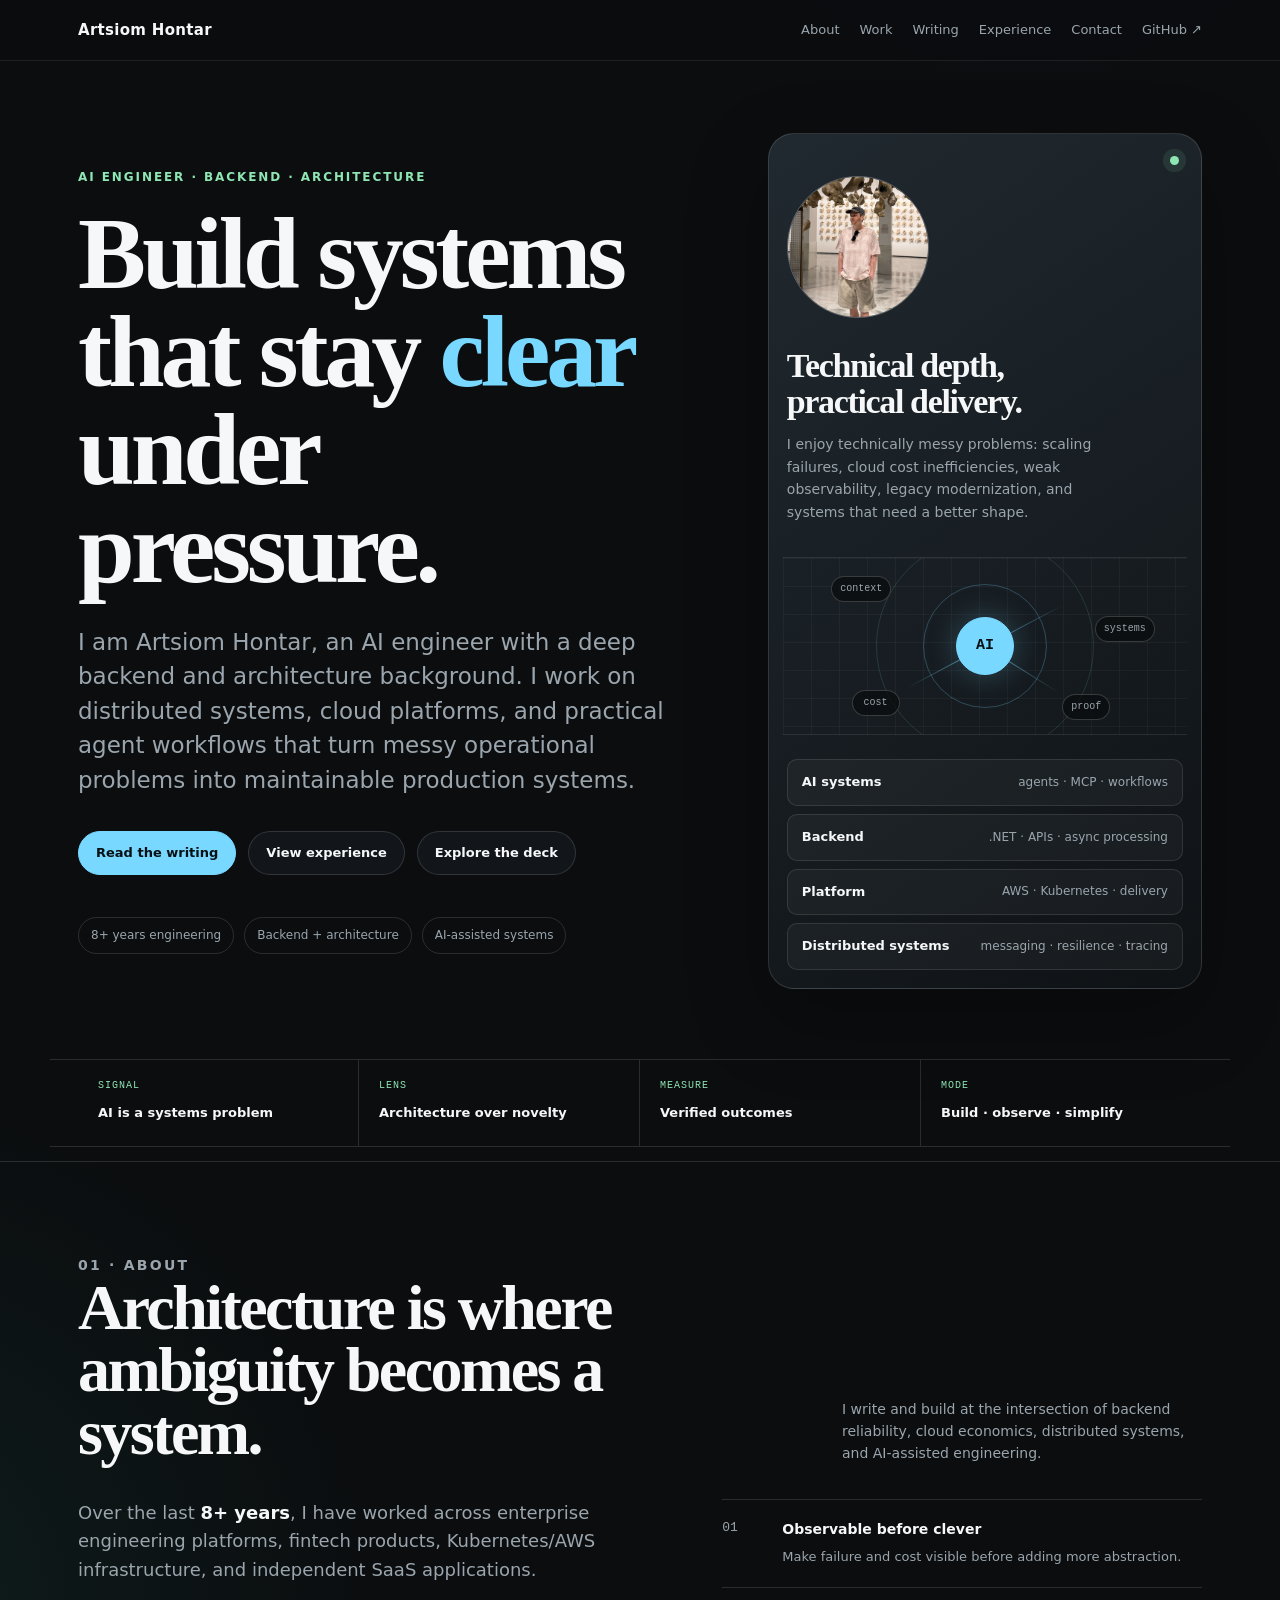
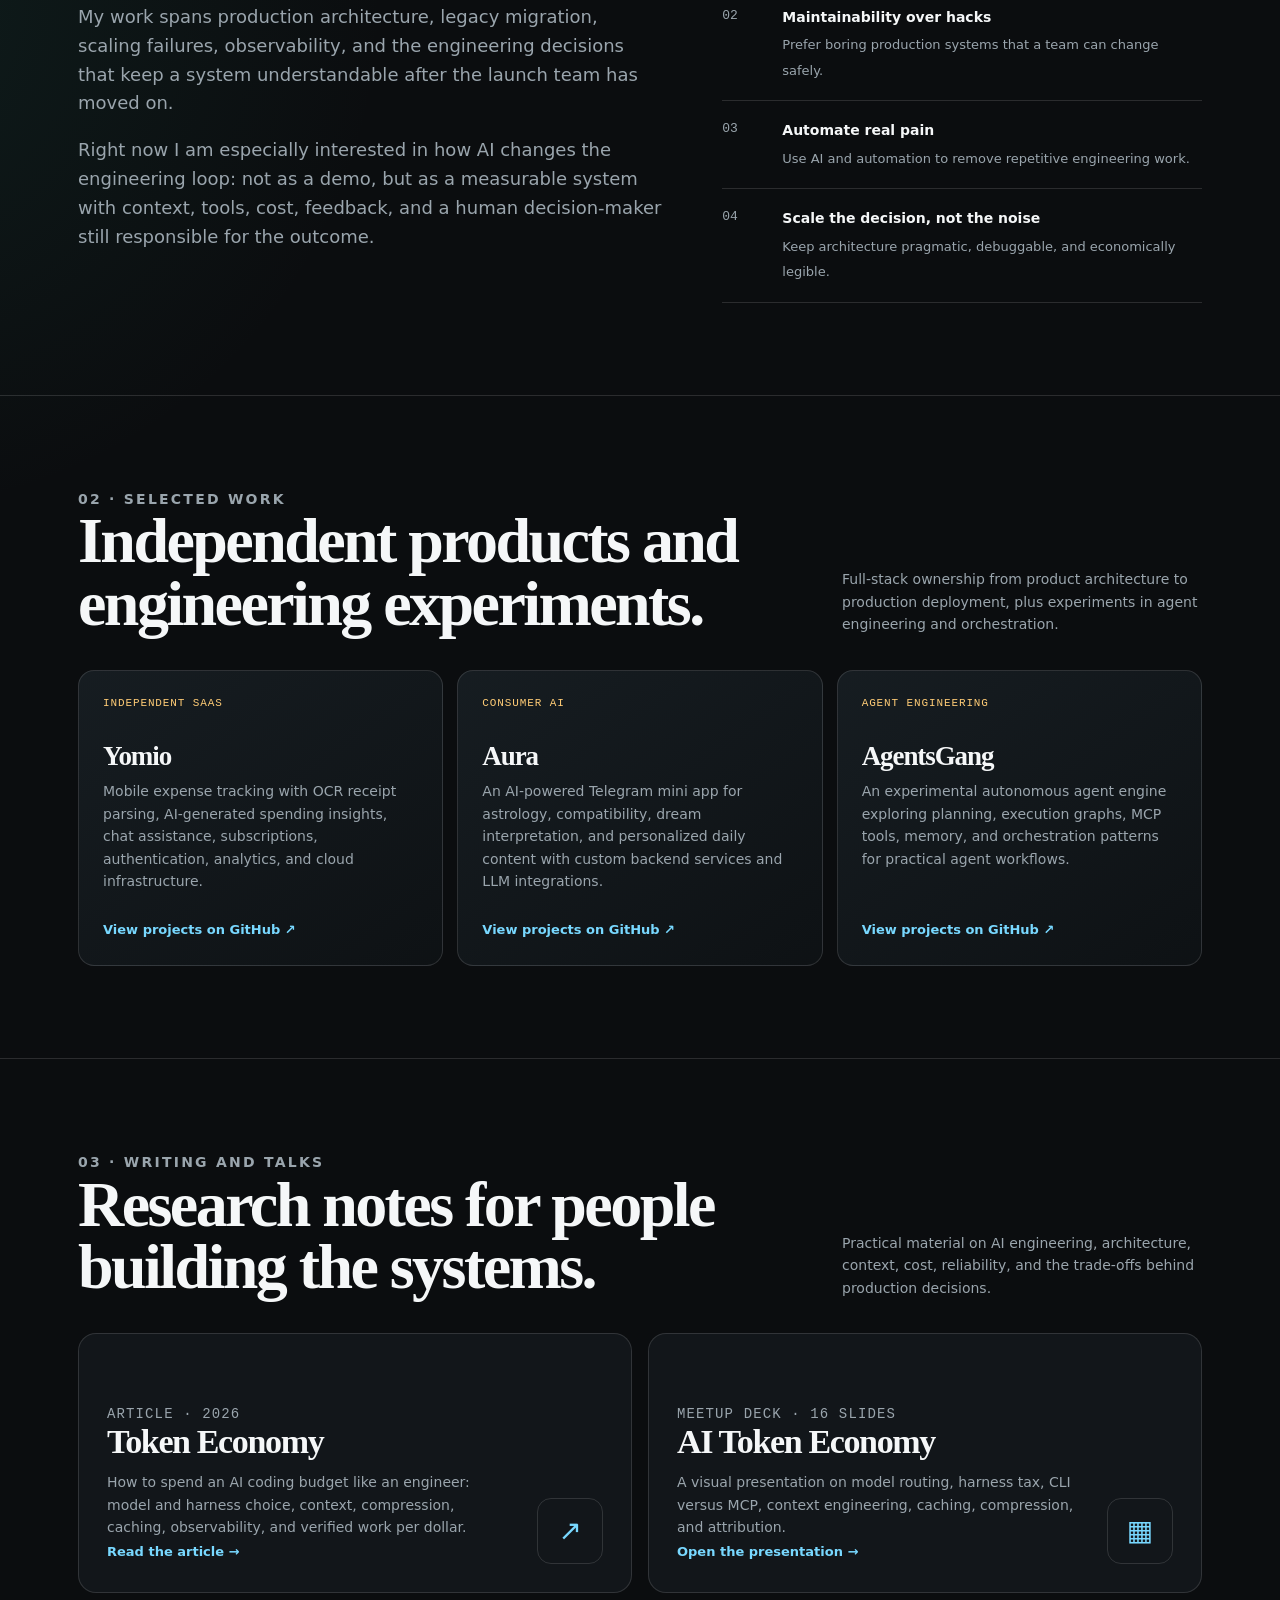
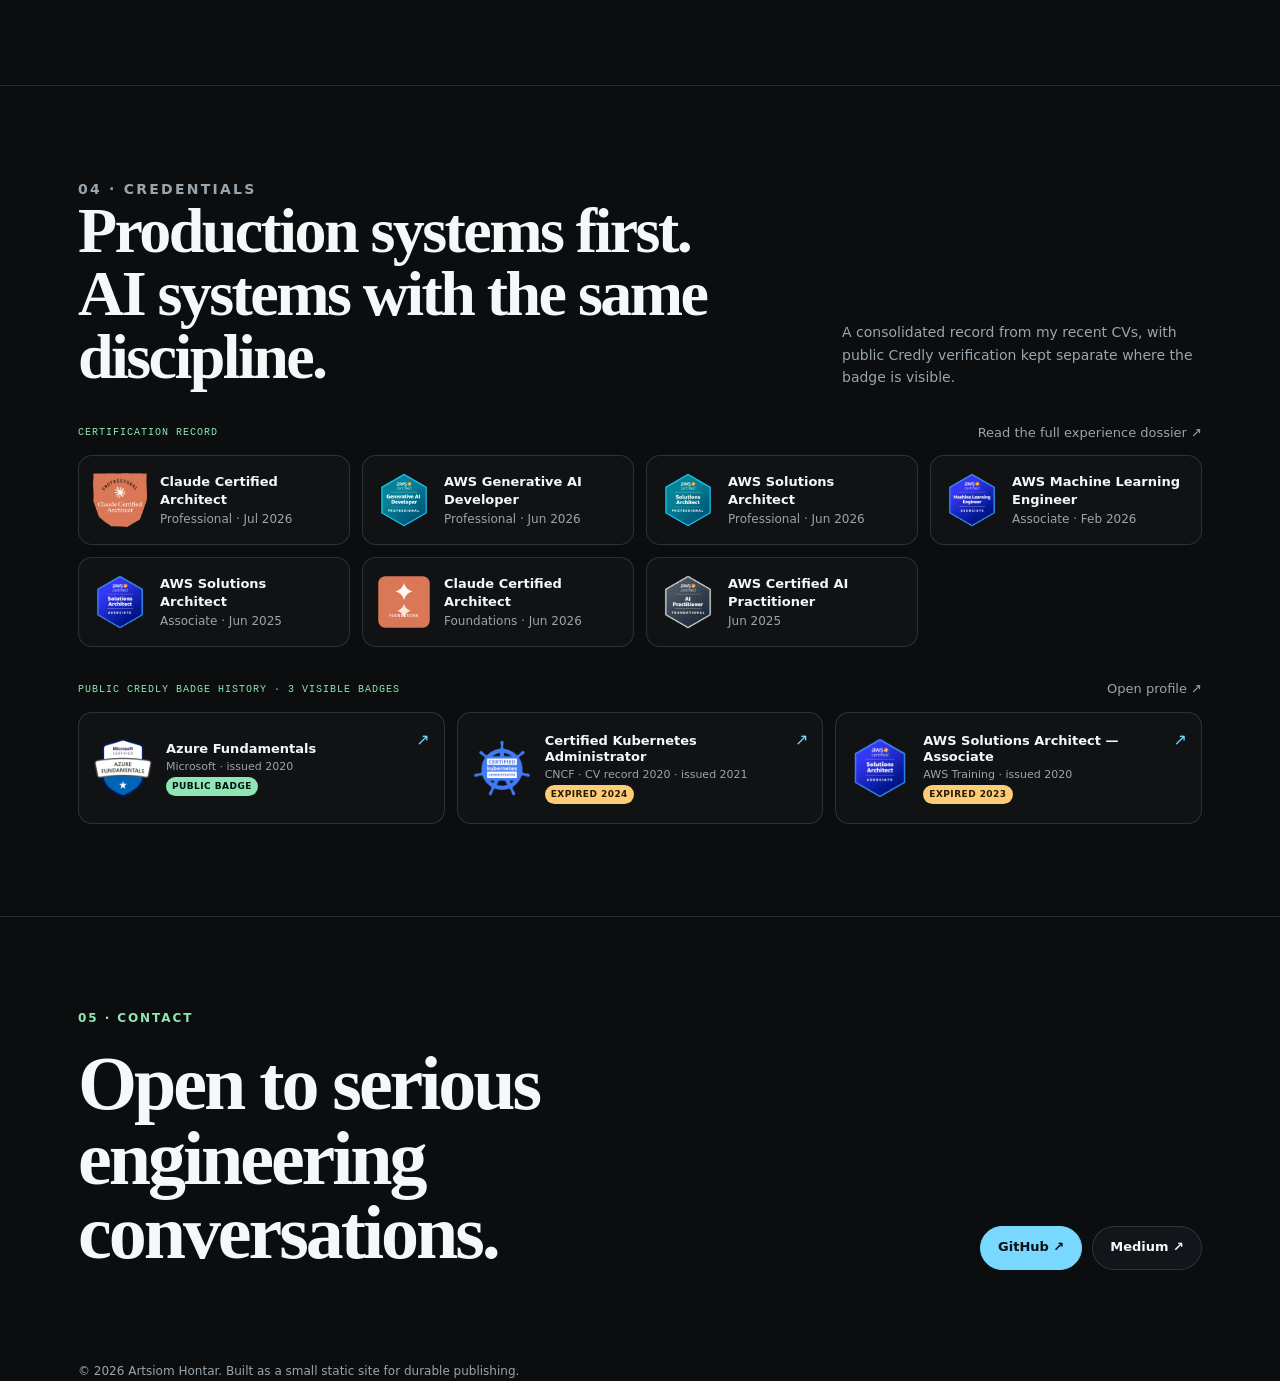
==== commit 7a8d01c8: "Add certificate artwork and remove duplicate CKA Co-authored-by: Copilot <223556219+Copilot@users.no" ====
--- a/index.html
+++ b/index.html
@@ -9,6 +9,7 @@
   <meta property="og:description" content="Backend engineering, architecture, distributed systems, cloud platforms, and practical AI-assisted engineering.">
   <meta property="og:image" content="https://artemgontar.github.io/assets/me.png">
   <title>Artsiom Hontar — AI engineer for production systems</title>
+  <link rel="icon" href="assets/favicon.svg" type="image/svg+xml">
   <link rel="stylesheet" href="styles/site.css">
 </head>
 <body>
@@ -251,24 +252,20 @@
               <span><b>AWS Solutions Architect</b>Professional · Jun 2026</span>
             </div>
             <div class="credential">
-              <span class="credential-mark aws">ML</span>
+              <img src="assets/credly-aws-certified-machine-learning-engineer-associate.png" alt="AWS Certified Machine Learning Engineer Associate badge">
               <span><b>AWS Machine Learning Engineer</b>Associate · Feb 2026</span>
             </div>
             <div class="credential">
-              <span class="credential-mark aws">AWS</span>
+              <img src="assets/credly-aws-certified-solutions-architect-associate.png" alt="AWS Certified Solutions Architect Associate badge">
               <span><b>AWS Solutions Architect</b>Associate · Jun 2025</span>
             </div>
             <div class="credential">
-              <span class="credential-mark claude">Claude</span>
+              <img src="assets/claude-foundations.svg" alt="Claude Certified Architect Foundations badge artwork">
               <span><b>Claude Certified Architect</b>Foundations · Jun 2026</span>
             </div>
             <div class="credential">
-              <span class="credential-mark aws">AI</span>
+              <img src="assets/credly-aws-certified-ai-practitioner.png" alt="AWS Certified AI Practitioner badge">
               <span><b>AWS Certified AI Practitioner</b>Jun 2025</span>
-            </div>
-            <div class="credential">
-              <span class="credential-mark cncf">CKA</span>
-              <span><b>Certified Kubernetes Administrator</b>CNCF · May 2020</span>
             </div>
           </div>
         </div>
@@ -285,7 +282,7 @@
             </a>
             <a class="credly-card" href="https://www.credly.com/badges/24e7499c-32b9-4f59-b0b8-d72b5ab1bec5" target="_blank" rel="noopener">
               <img class="credly-badge" src="assets/credly-cka-certified-kubernetes-administrator.png" alt="Certified Kubernetes Administrator badge">
-              <span class="credly-copy"><b>Certified Kubernetes Administrator</b><span>Linux Foundation · issued 2021</span><em class="status expired">Expired 2024</em></span>
+              <span class="credly-copy"><b>Certified Kubernetes Administrator</b><span>CNCF · CV record 2020 · issued 2021</span><em class="status expired">Expired 2024</em></span>
               <span class="credly-arrow">↗</span>
             </a>
             <a class="credly-card" href="https://www.credly.com/badges/78ef4434-257c-48e7-9dc5-37b8a9fc8326" target="_blank" rel="noopener">
--- a/styles/site.css
+++ b/styles/site.css
@@ -555,36 +555,7 @@
   object-fit: contain;
 }
 
-.credential-mark {
-  display: grid;
-  flex: 0 0 54px;
-  width: 54px;
-  height: 54px;
-  place-items: center;
-  border: 1px solid rgba(120,216,255,0.38);
-  border-radius: 15px;
-  color: var(--cyan);
-  background: rgba(120,216,255,0.08);
-  font-family: ui-monospace, SFMono-Regular, Consolas, monospace;
-  font-size: 10px;
-  font-weight: 900;
-  text-align: center;
-}
-
-.credential-mark.claude {
-  border-color: rgba(142,230,179,0.38);
-  color: var(--green);
-  background: rgba(142,230,179,0.08);
-  font-size: 9px;
-}
-
-.credential-mark.cncf {
-  border-color: rgba(255,204,118,0.42);
-  color: var(--amber);
-  background: rgba(255,204,118,0.08);
-}
-
-.credential > span:not(.credential-mark) {
+.credential > span {
   color: var(--muted);
   font-size: 12px;
   line-height: 1.35;
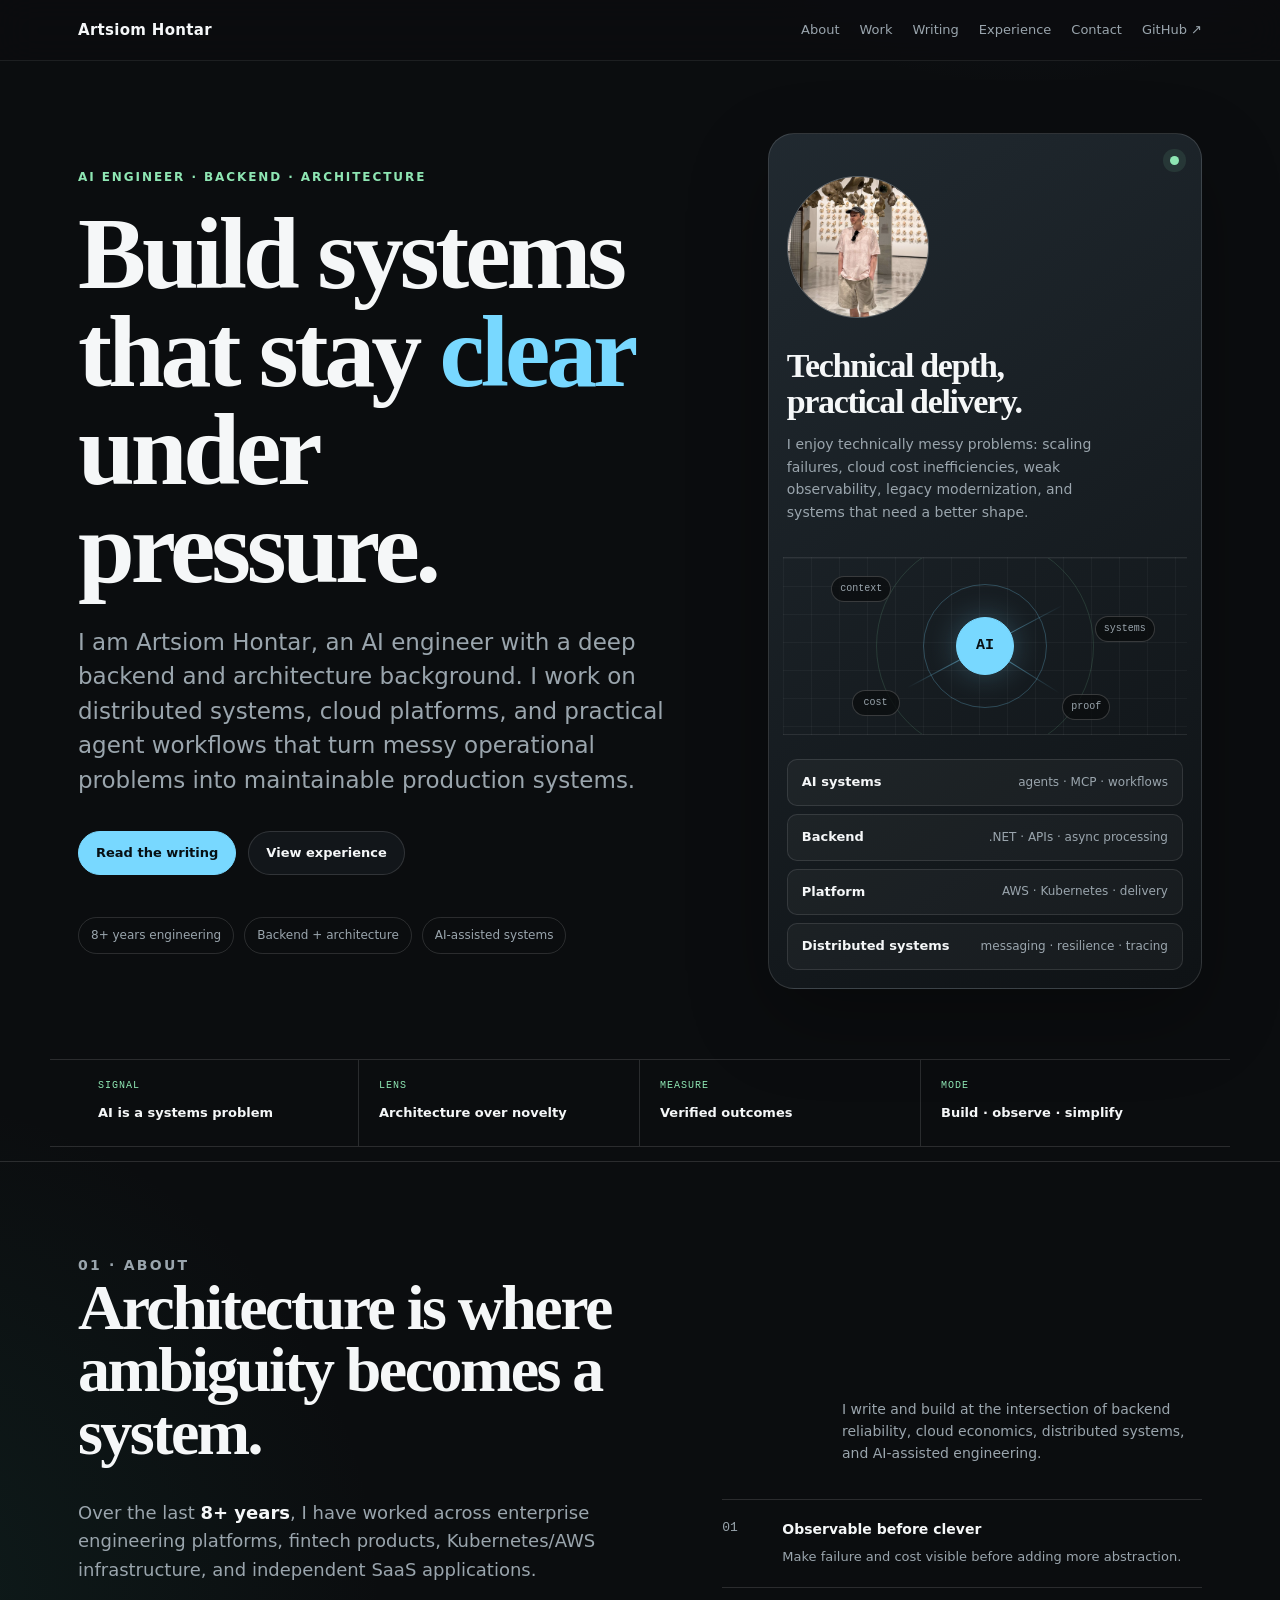
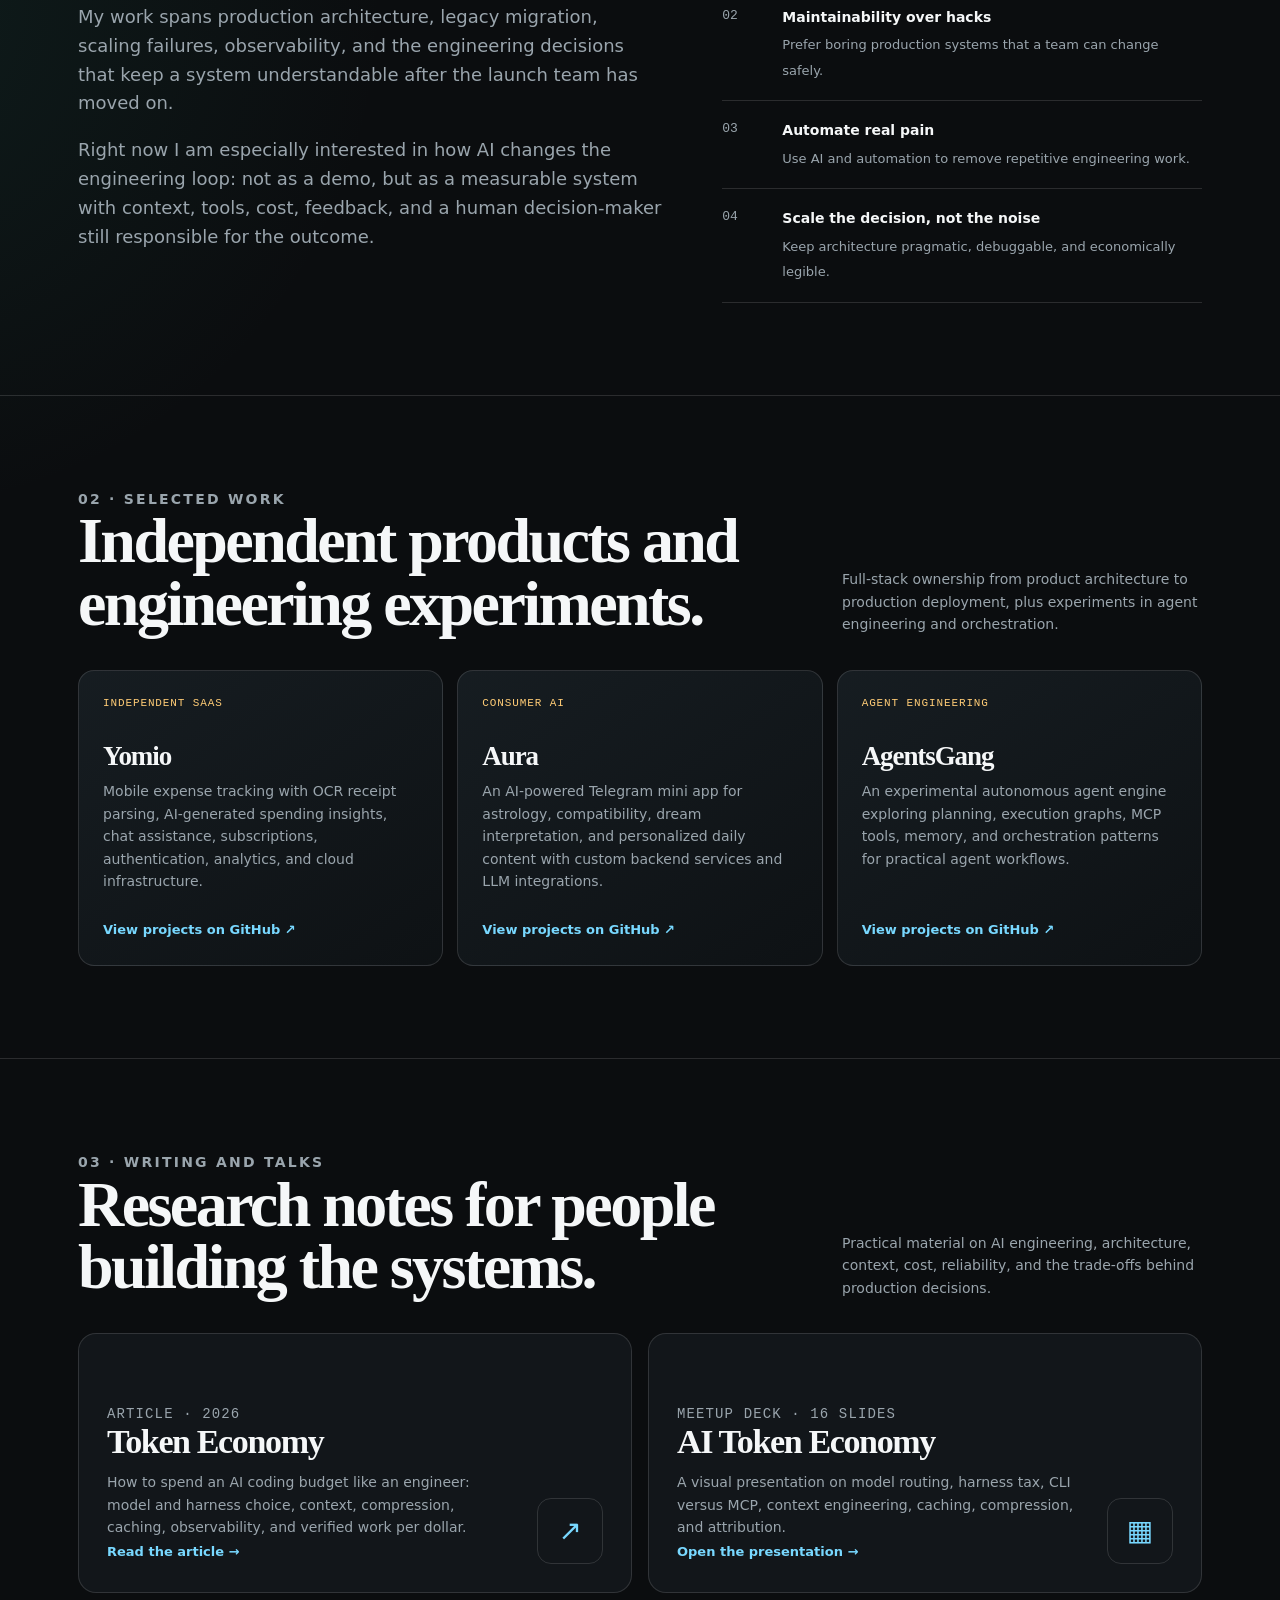
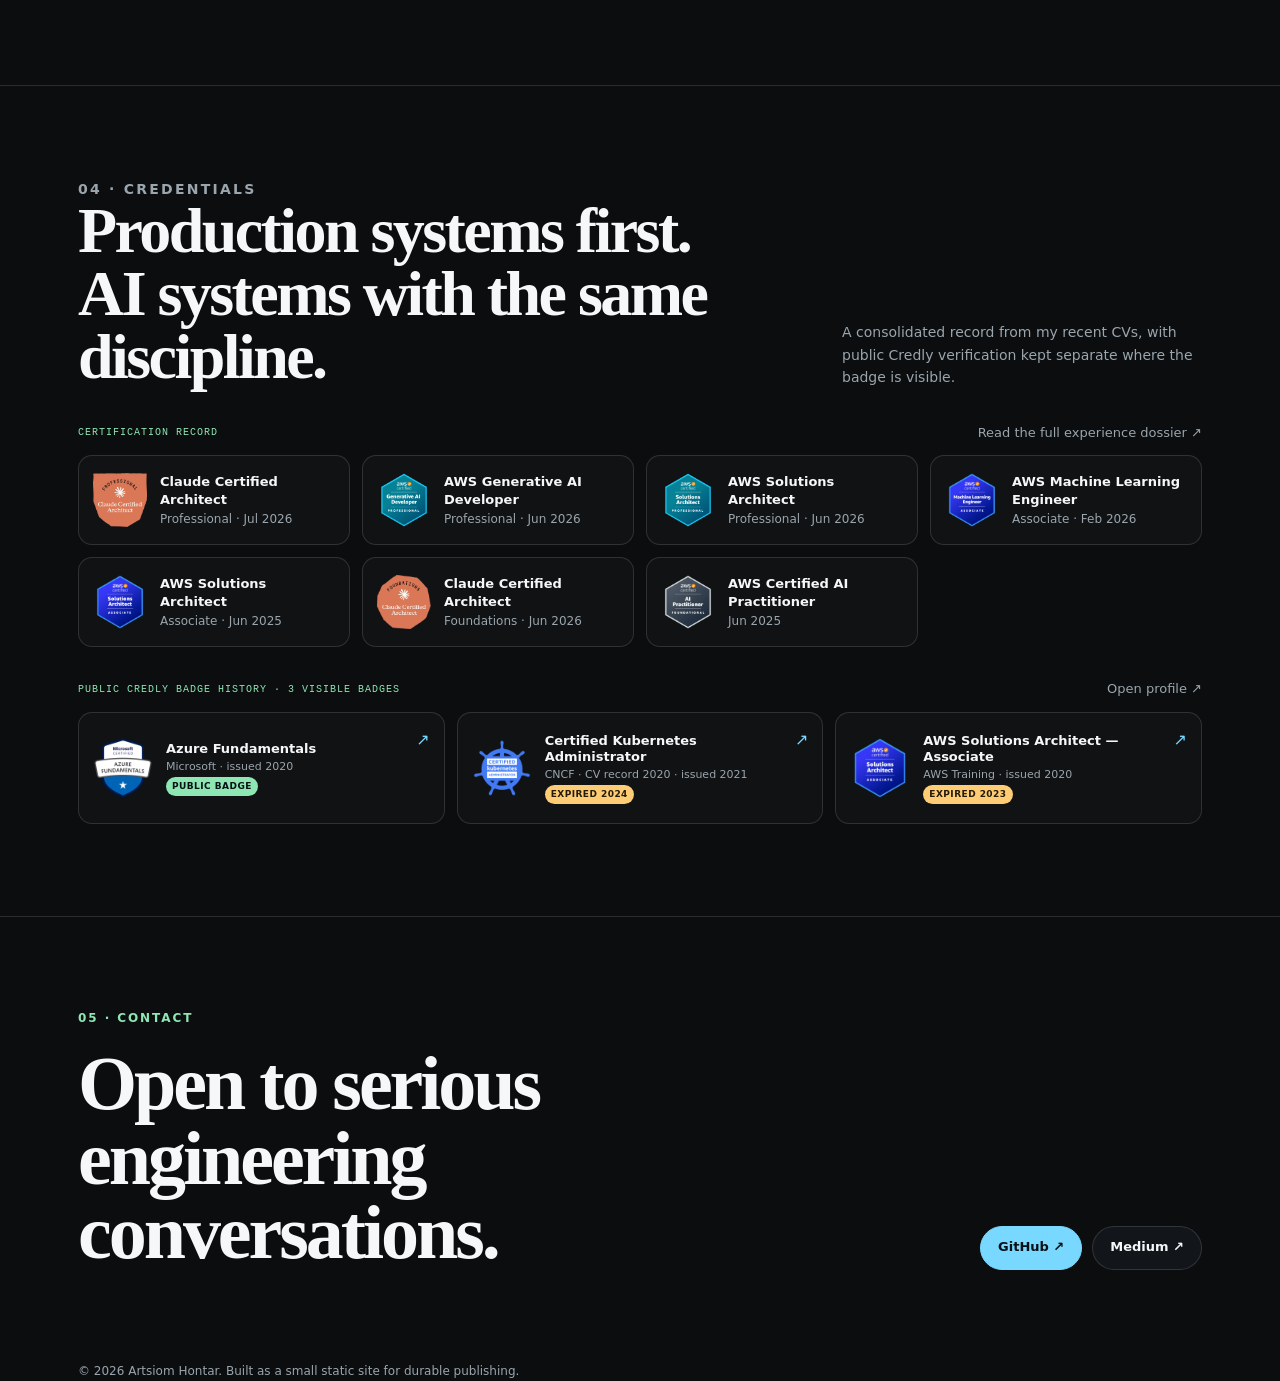
==== commit c2a79ec3: "Improve article navigation and readability Co-authored-by: Copilot <223556219+Copilot@users.noreply." ====
--- a/index.html
+++ b/index.html
@@ -40,7 +40,6 @@
         <div class="hero-actions">
           <a class="button primary" href="#writing">Read the writing</a>
           <a class="button" href="experience/">View experience</a>
-          <a class="button" href="decks/token-economy/">Explore the deck</a>
         </div>
         <div class="hero-facts" aria-label="Professional focus">
           <span class="fact">8+ years engineering</span>
@@ -260,7 +259,7 @@
               <span><b>AWS Solutions Architect</b>Associate · Jun 2025</span>
             </div>
             <div class="credential">
-              <img src="assets/claude-foundations.svg" alt="Claude Certified Architect Foundations badge artwork">
+              <img src="assets/claude-foundations.png" alt="Claude Certified Architect Foundations certificate">
               <span><b>Claude Certified Architect</b>Foundations · Jun 2026</span>
             </div>
             <div class="credential">
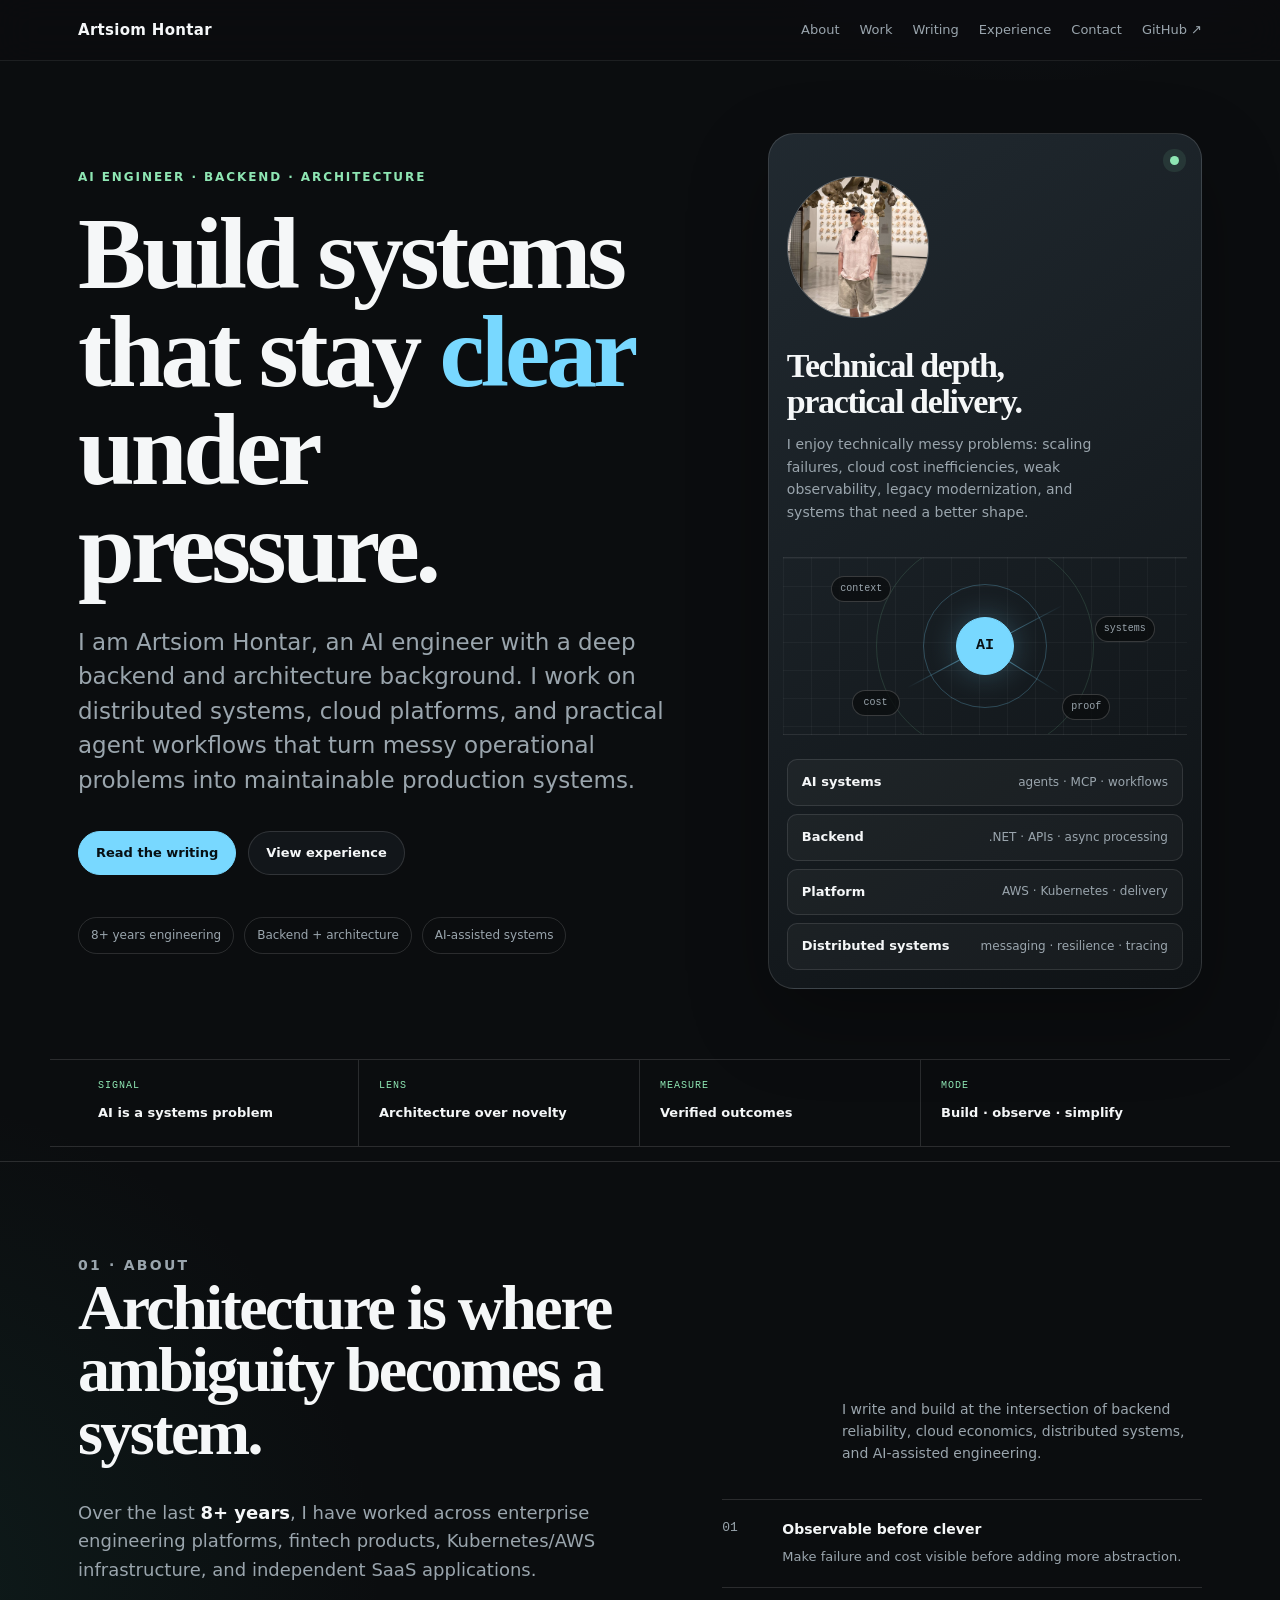
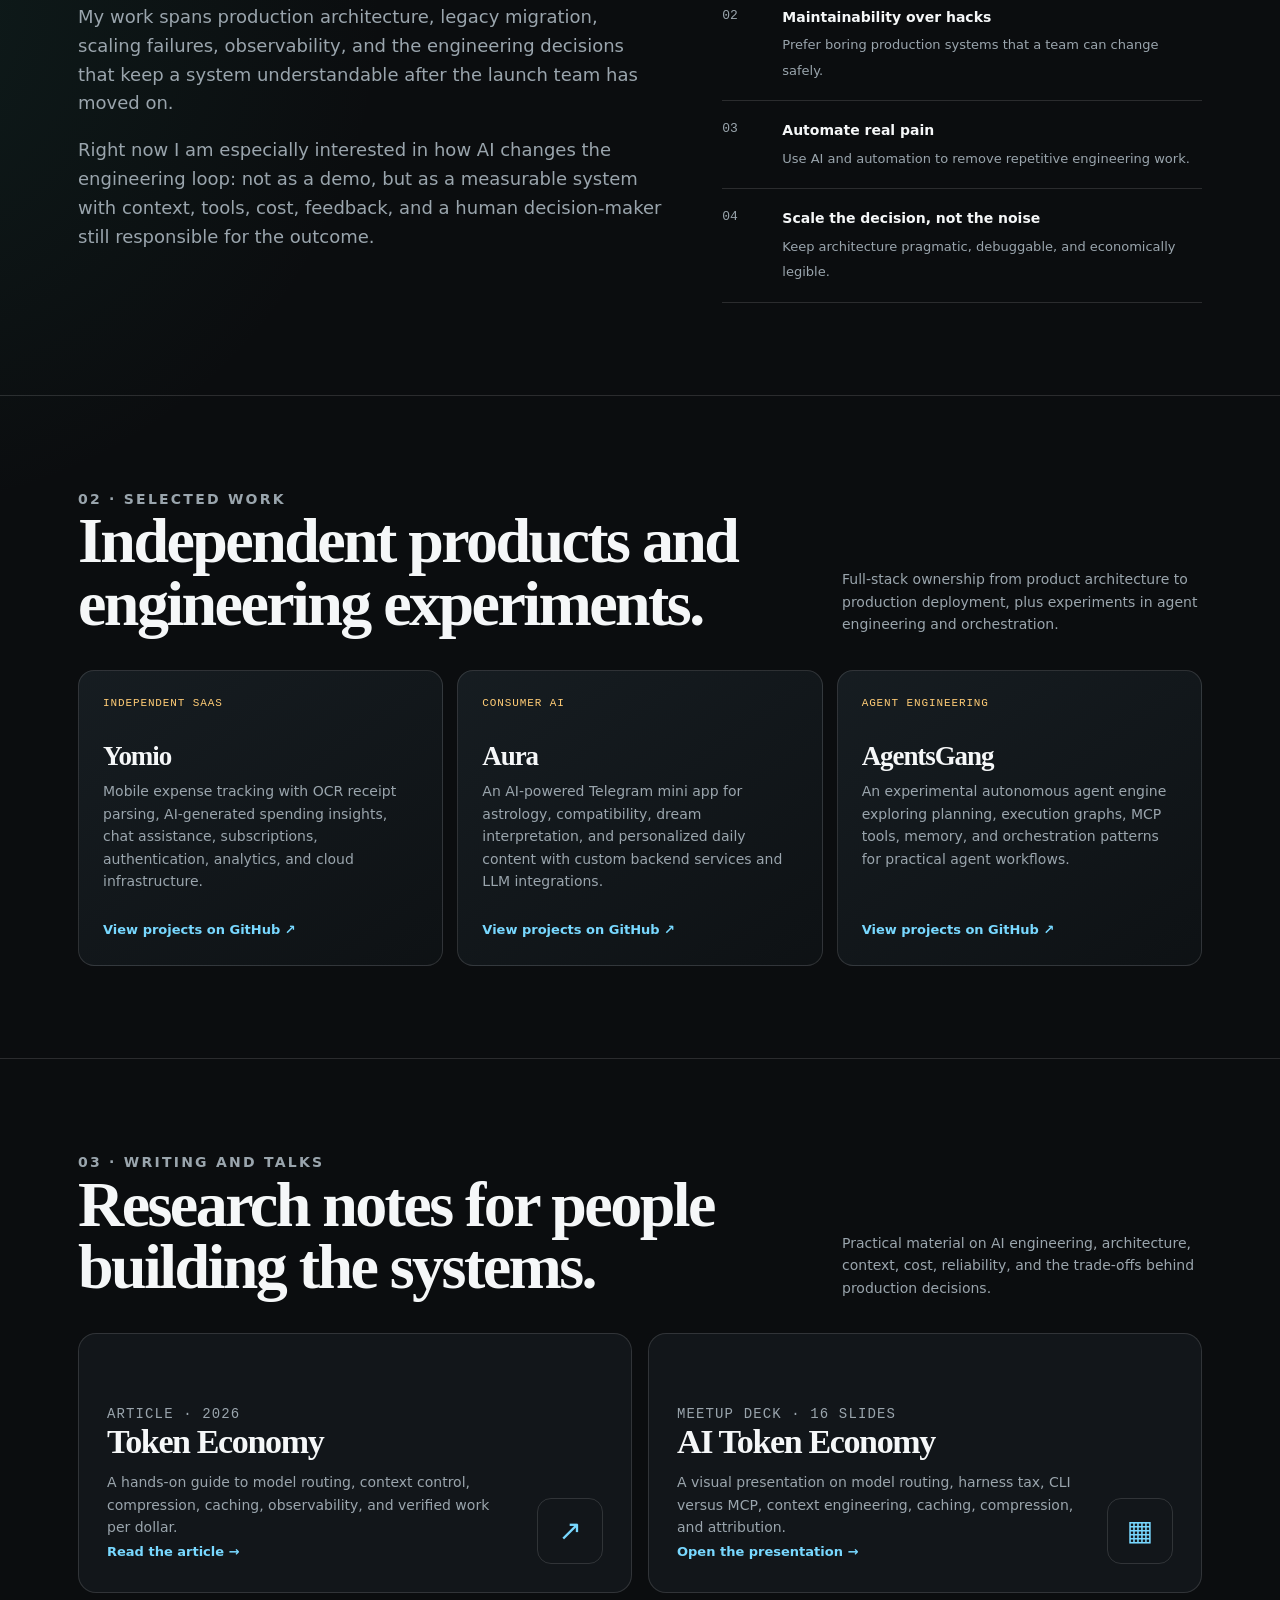
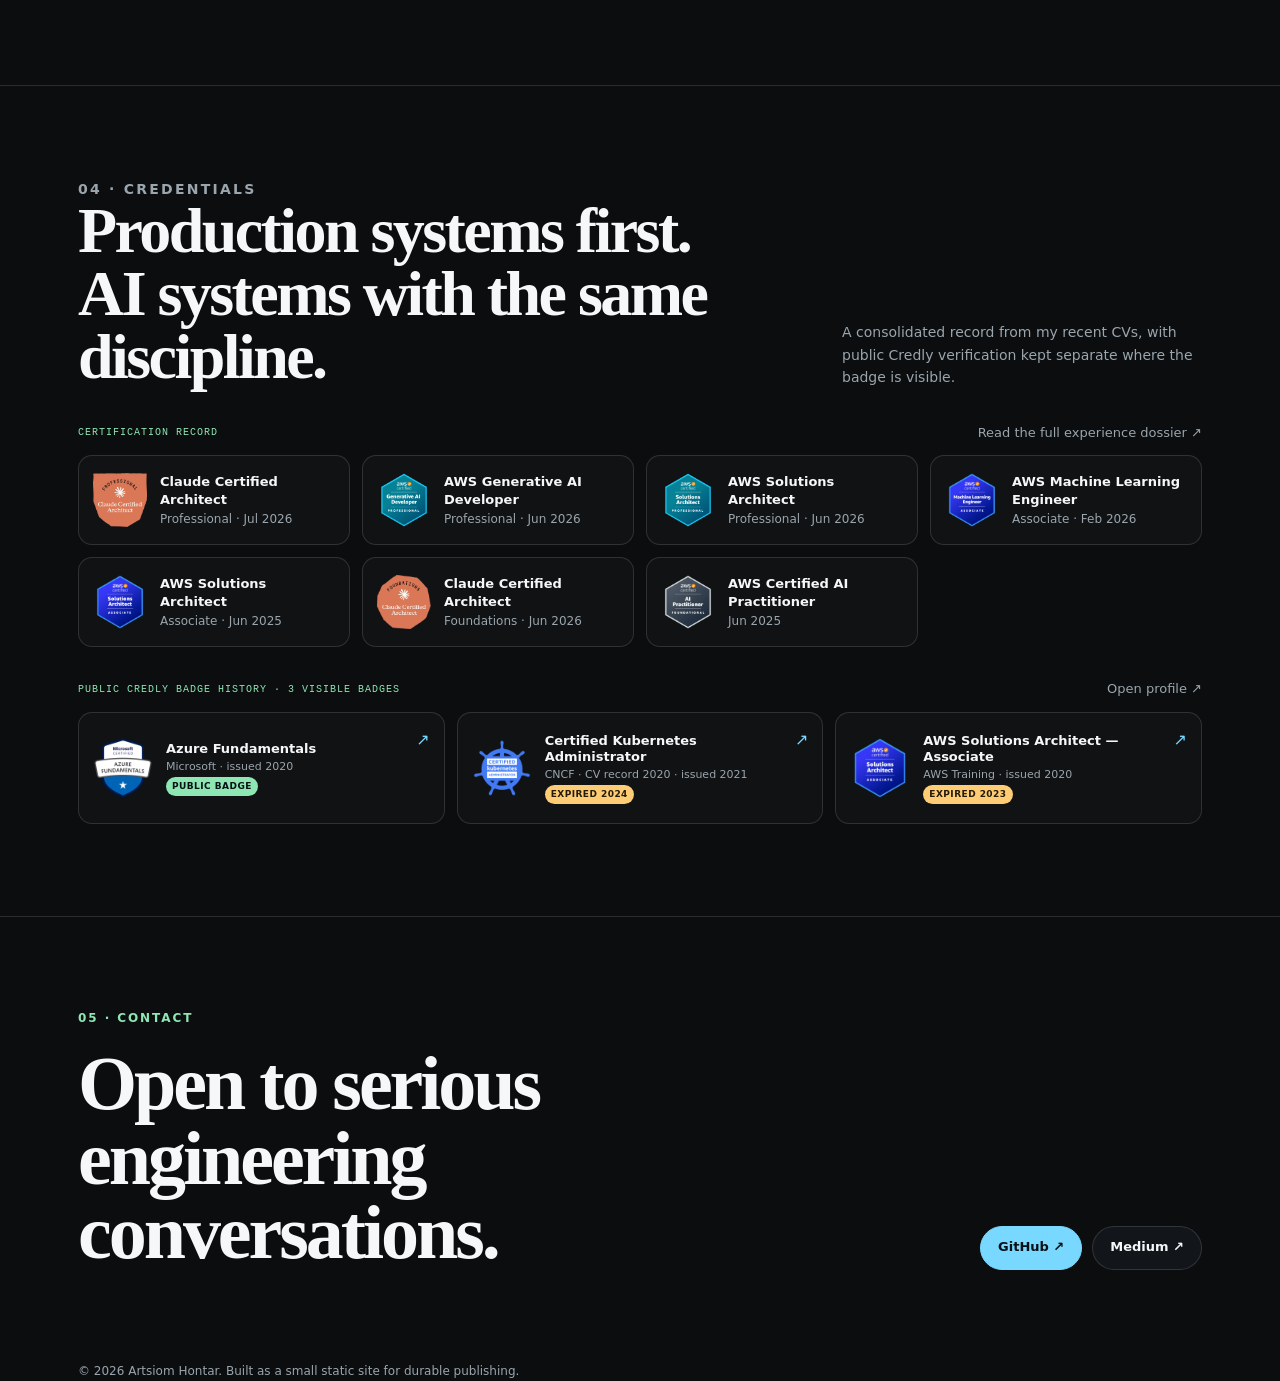
==== commit 42f5a1b1: "Rewrite Token Economy article around practical routing Co-authored-by: Copilot <223556219+Copilot@us" ====
--- a/index.html
+++ b/index.html
@@ -197,8 +197,8 @@
               <p class="card-tag">Article · 2026</p>
               <h3>Token Economy</h3>
               <p>
-                How to spend an AI coding budget like an engineer: model and harness choice,
-                context, compression, caching, observability, and verified work per dollar.
+                A hands-on guide to model routing, context control, compression, caching,
+                observability, and verified work per dollar.
               </p>
               <a class="card-link" href="blog/token-economy.html">Read the article →</a>
             </div>
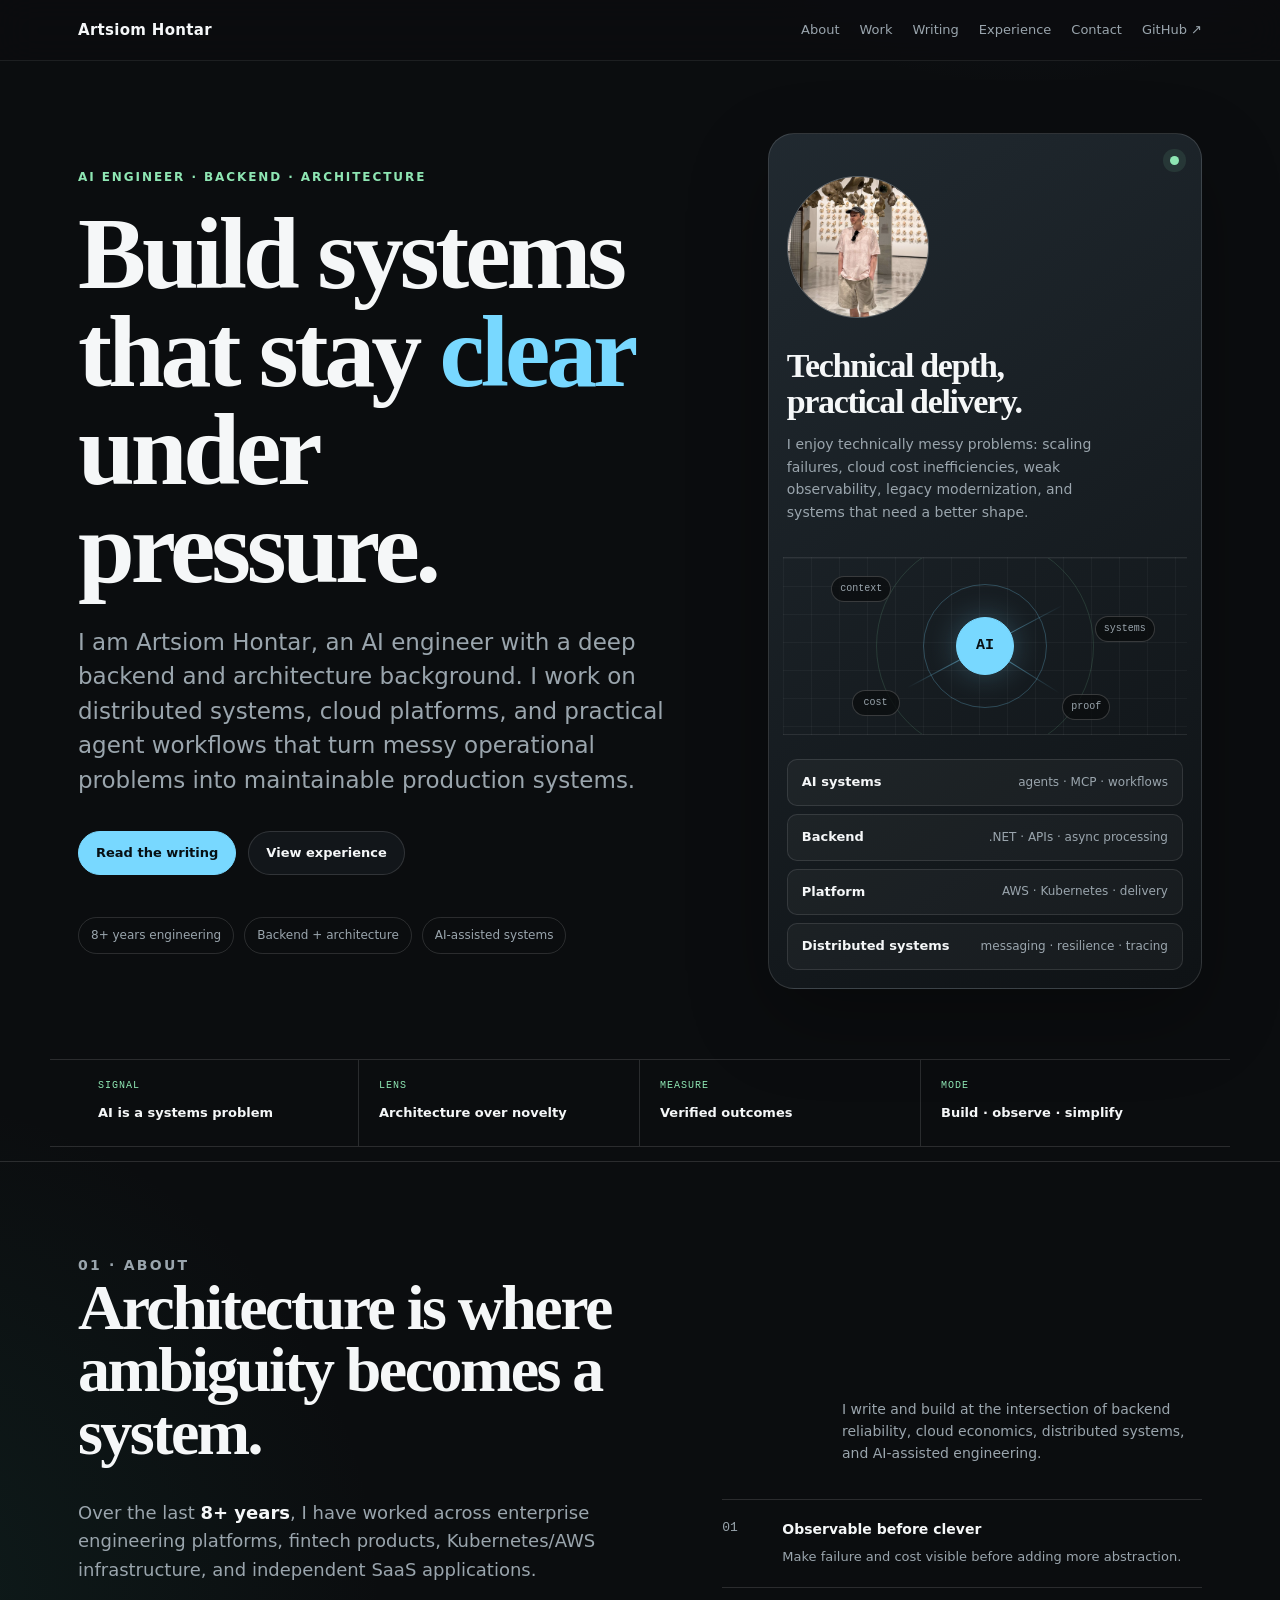
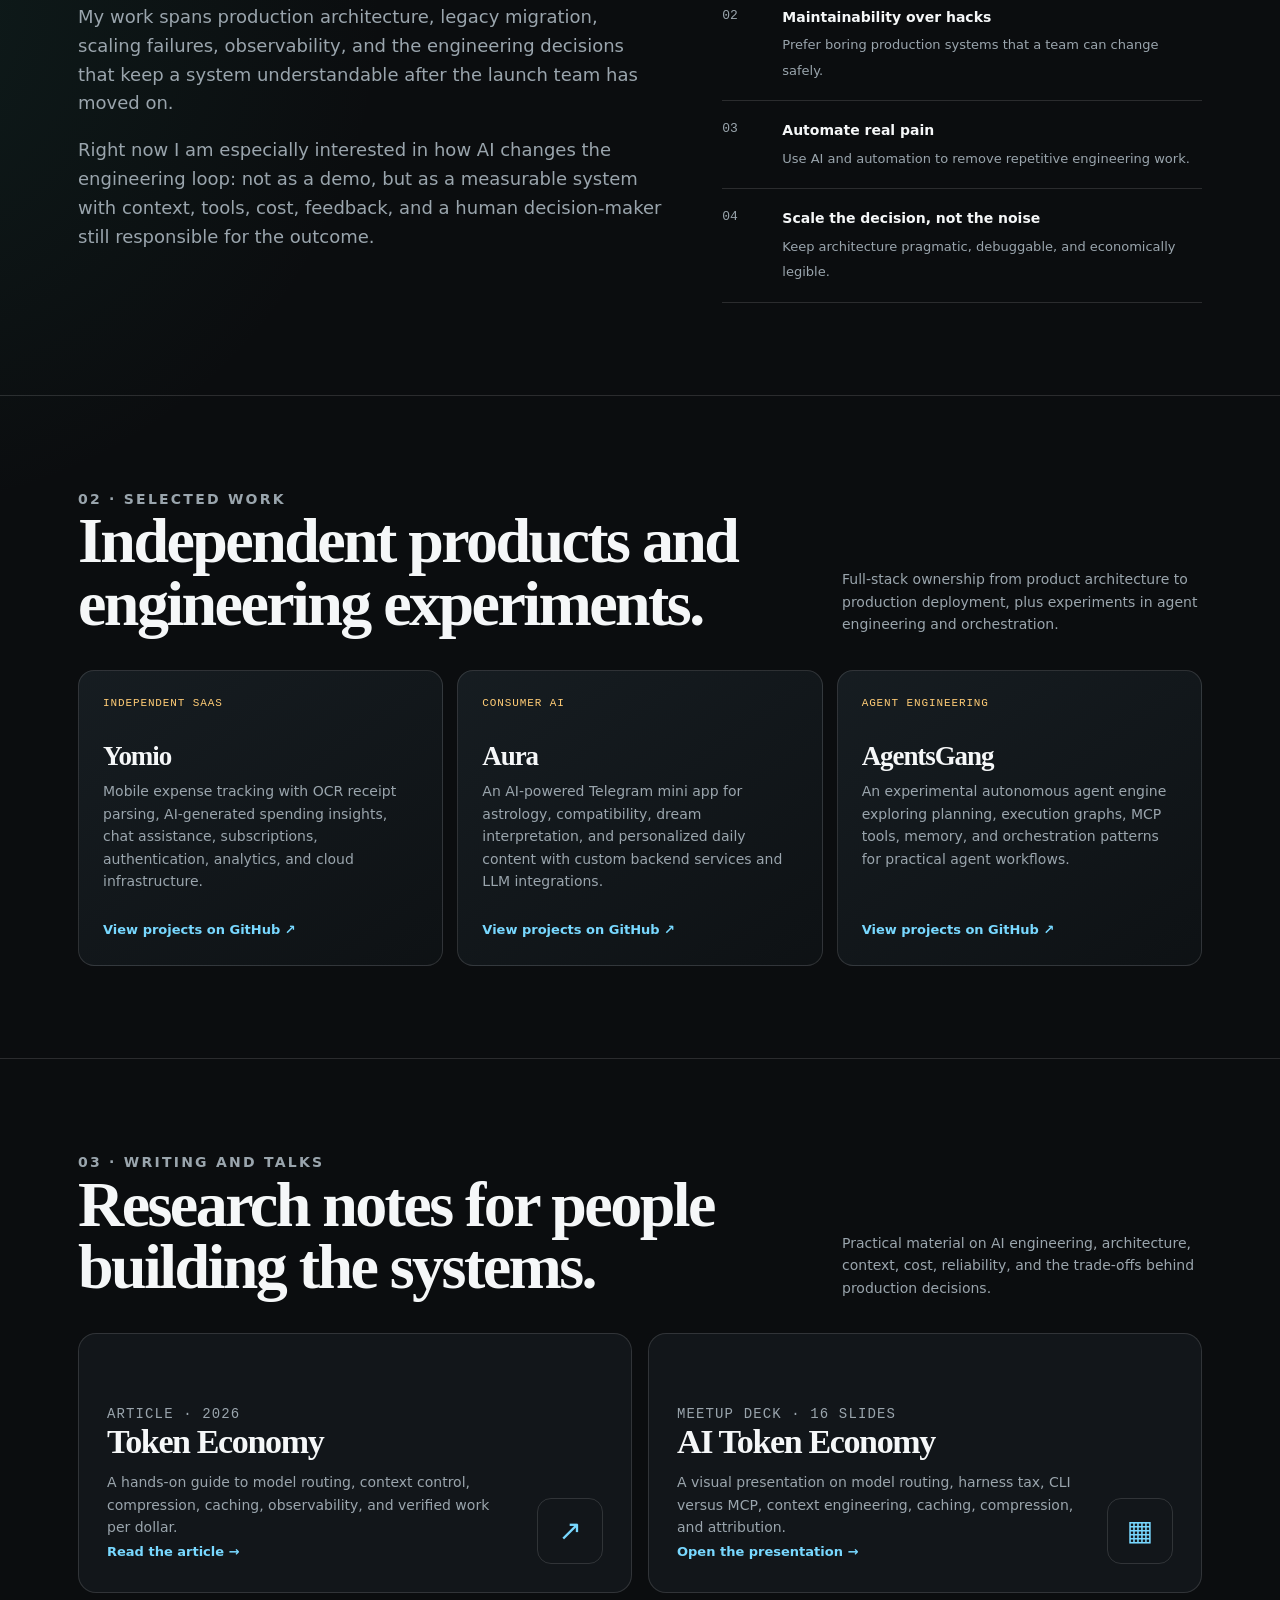
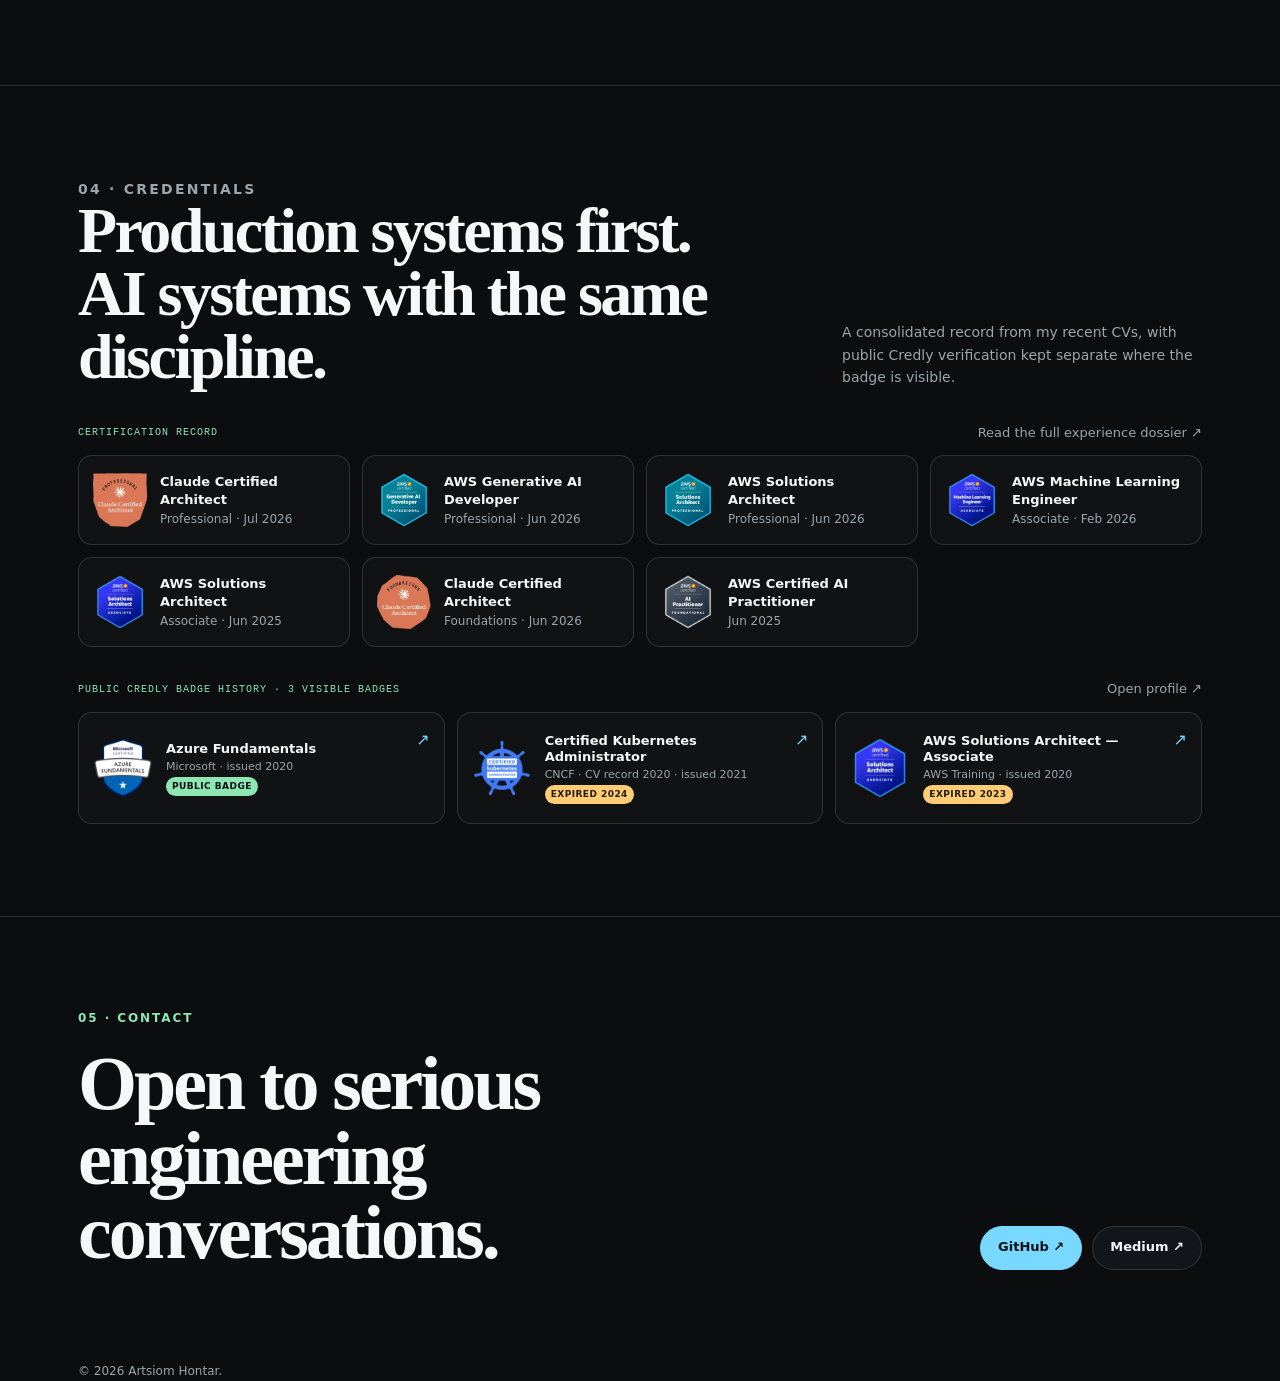
==== commit e53c8ec4: "Refine skill-first article section Co-authored-by: Copilot <223556219+Copilot@users.noreply.github.c" ====
--- a/index.html
+++ b/index.html
@@ -308,7 +308,7 @@
     </section>
   </main>
 
-  <footer class="wrap">© <span id="year">2026</span> Artsiom Hontar. Built as a small static site for durable publishing.</footer>
+  <footer class="wrap">© <span id="year">2026</span> Artsiom Hontar.</footer>
   <script>document.getElementById("year").textContent = new Date().getFullYear();</script>
 </body>
 </html>
